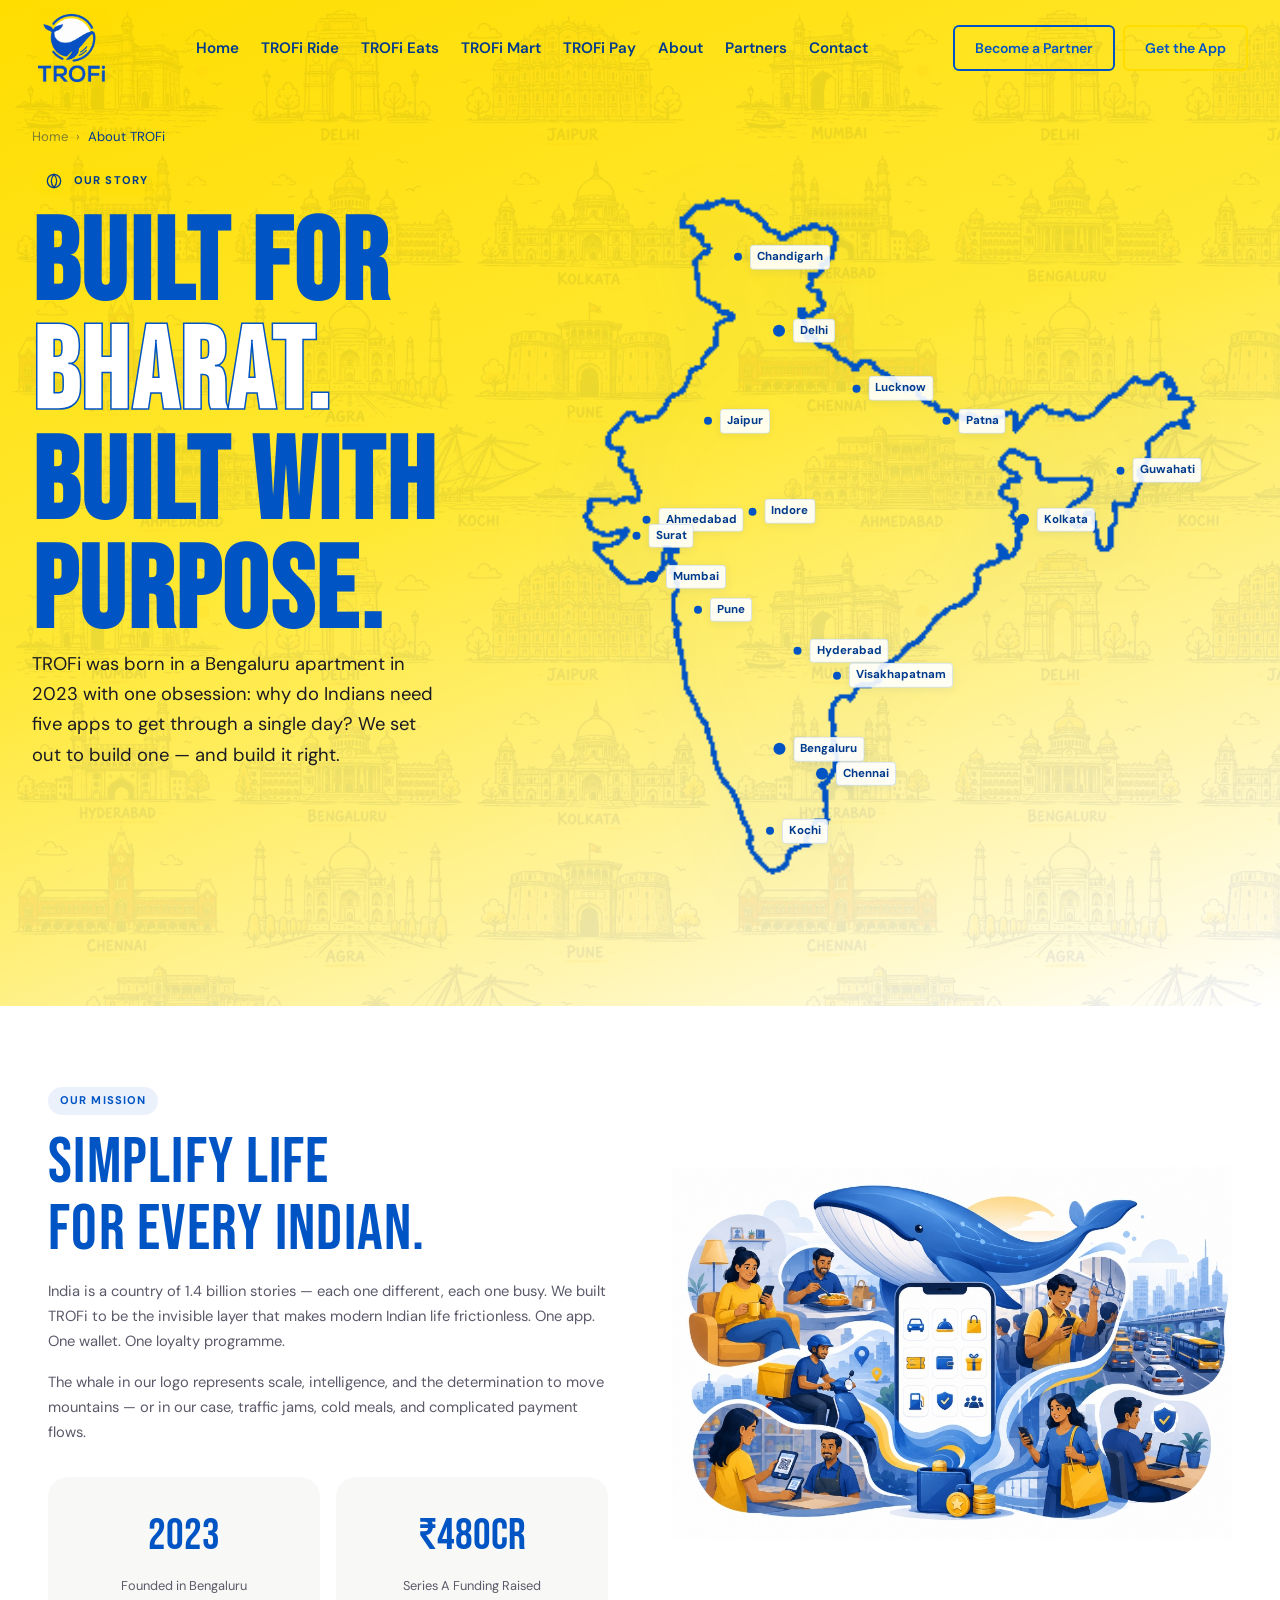
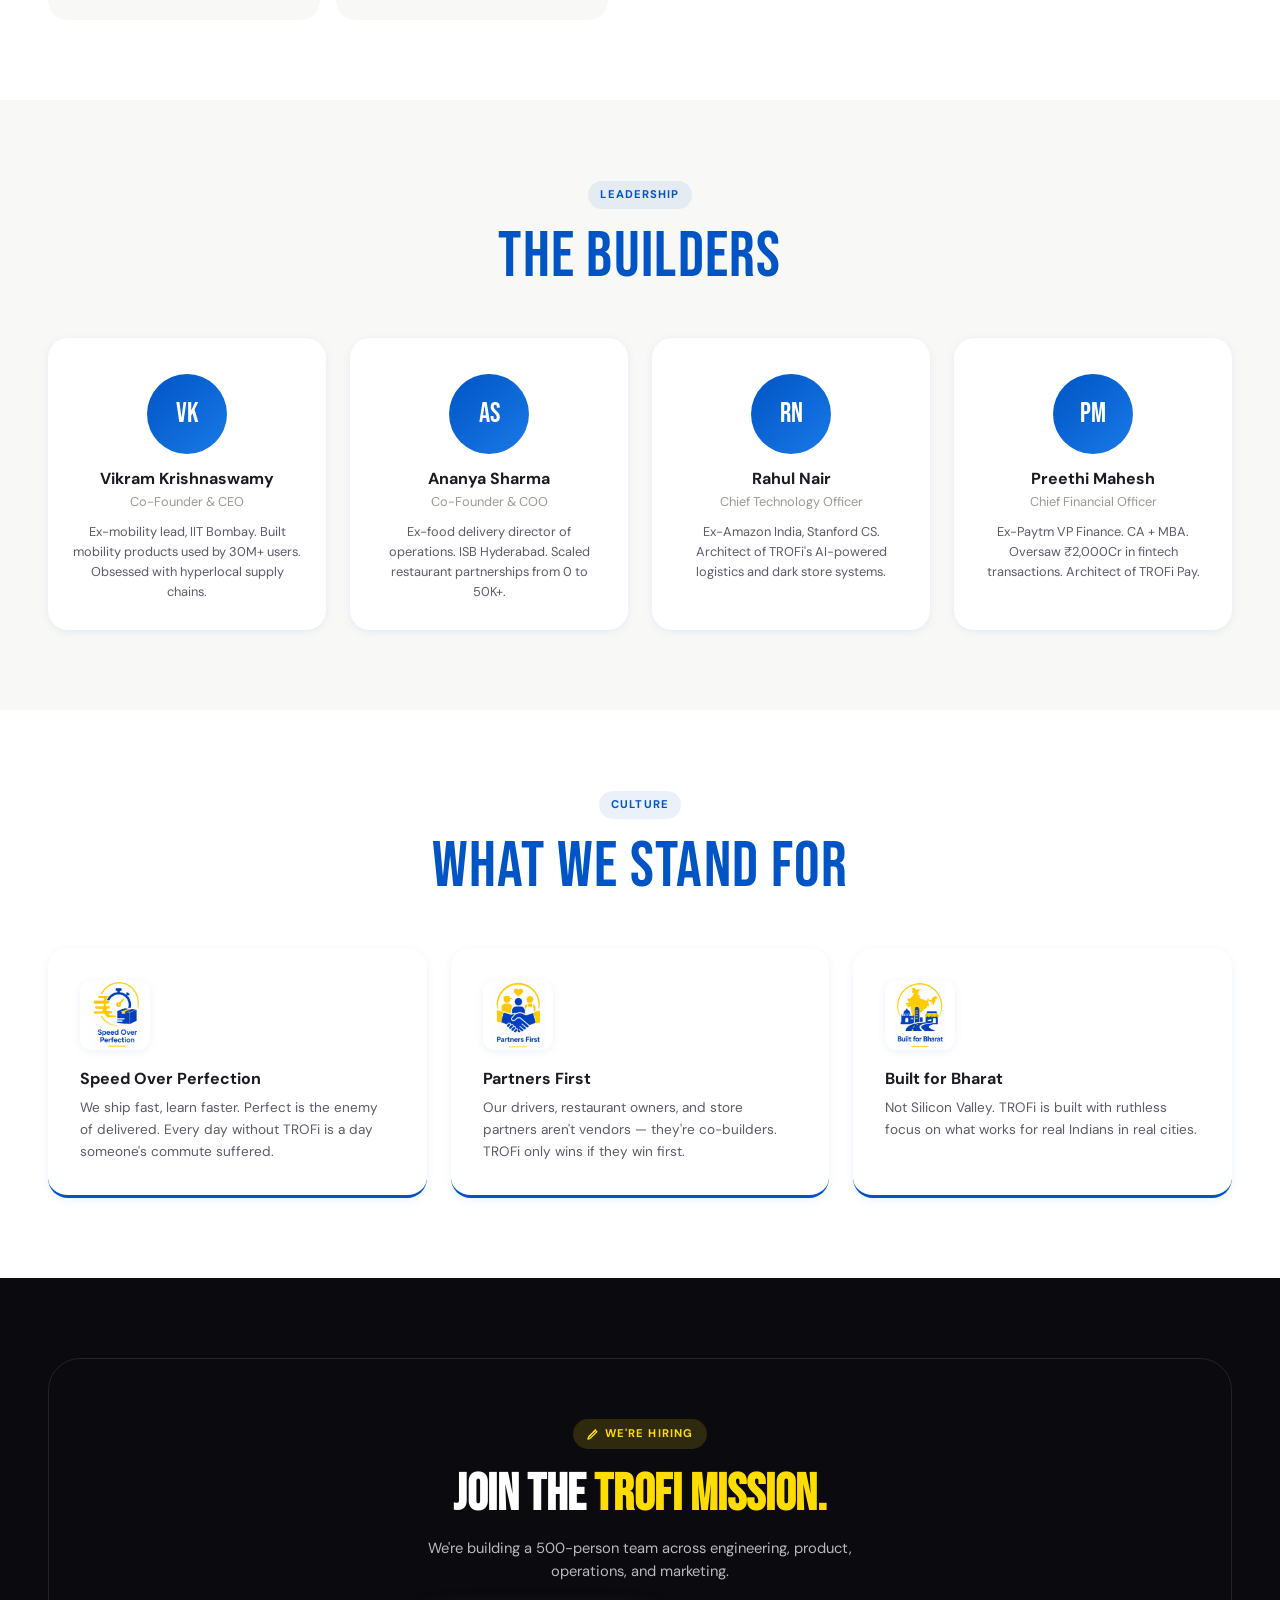
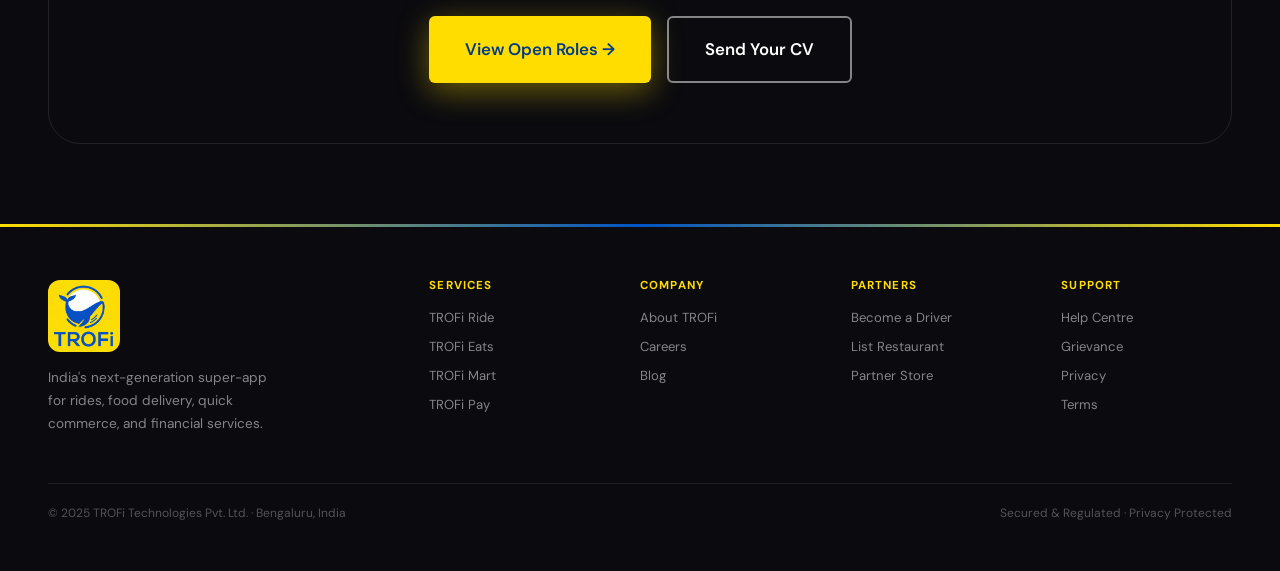
==== pages/about.html @ f0f8abb5 "Initial commit of TROFi website" ====
<!DOCTYPE html>
<html lang="en"><head>
<meta charset="UTF-8"/><meta name="viewport" content="width=device-width,initial-scale=1.0"/>
<title>About TROFi — Our Story, Mission & Team</title>
  <link rel="stylesheet" href="../css/main.css" />
  <link rel="icon" type="image/png" href="../assets/trofi-logo-transparent.png" />
<style>



/* COMMON SECTIONS */
.section{padding:80px 48px}
.off-section{background:var(--off-white);padding:80px 48px}
.section-tag{display:inline-flex;padding:5px 12px;background:rgba(0,84,196,0.08);border-radius:100px;color:var(--blue);font-size:0.7rem;font-weight:700;letter-spacing:0.1em;text-transform:uppercase;margin-bottom:14px}
.section-title{font-family:var(--font-display);font-size:clamp(36px,5vw,60px);letter-spacing:0.02em;margin-bottom:12px;line-height:1.05}
.section-sub{font-size:0.95rem;color:var(--text-light);max-width:480px;line-height:1.65;margin-bottom:40px}
.split{display:grid;grid-template-columns:1fr 1fr;gap:64px;align-items:center}
.split-img{border-radius:var(--radius-xl);overflow:hidden;box-shadow:var(--shadow-lg)}
.split-img img{width:100%;height:440px;object-fit:cover}

/* MOCKUP — clean no shadow */
.mockup-clean img{width:100%;height:auto;object-fit:contain;border-radius:44px;background:transparent;box-shadow:none;filter:none;display:block}

/* FEATURE CARDS */
.feat-grid{display:grid;grid-template-columns:1fr 1fr;gap:14px;margin-top:24px}
.feat-item{padding:18px;background:#fff;border-radius:var(--radius-md);box-shadow:var(--shadow-sm)}
.feat-item .icon{font-size:24px;margin-bottom:8px}
.feat-item strong{font-size:0.88rem;display:block;margin-bottom:4px}
.feat-item p{font-size:0.8rem;color:var(--text-light);line-height:1.5}

/* STATS ROW */
.stats-row{display:grid;grid-template-columns:repeat(4,1fr);gap:16px;max-width:960px;margin:0 auto}
.stat-card{background:#fff;border-radius:var(--radius-lg);padding:28px 20px;text-align:center;border-top:3px solid var(--yellow)}
.stat-num{font-family:var(--font-display);font-size:48px;line-height:1}
.stat-lbl{font-size:0.7rem;font-weight:600;color:var(--gray-3);text-transform:uppercase;letter-spacing:0.06em;margin-top:6px}

/* STEPS */
.step{display:flex;gap:18px;padding-bottom:28px;position:relative}
.step:not(:last-child)::before{content:'';position:absolute;left:19px;top:44px;bottom:0;width:2px;background:linear-gradient(to bottom,var(--blue),transparent);opacity:0.2}
.step-num{width:40px;height:40px;border-radius:50%;background:var(--blue);color:#fff;font-family:var(--font-display);font-size:20px;display:flex;align-items:center;justify-content:center;flex-shrink:0;box-shadow:0 4px 16px rgba(0,84,196,0.3)}
.step h4{font-size:0.95rem;font-weight:700;margin-bottom:5px}
.step p{font-size:0.85rem;color:var(--text-light);line-height:1.6}

/* CTA BAND */
.cta-band{border-radius:var(--radius-xl);padding:60px;text-align:center;position:relative;overflow:hidden}
.cta-band h2{font-family:var(--font-display);font-size:clamp(36px,4vw,56px);color:#fff;margin-bottom:14px}
.cta-band p{color:rgba(255,255,255,0.72);max-width:460px;margin:0 auto 32px;font-size:0.92rem}
.cta-actions{display:flex;gap:16px;justify-content:center;flex-wrap:wrap}

/* FOOTER */
.footer{background:#0A0A0F;padding:56px 48px 24px}
.footer-grid{display:grid;grid-template-columns:2fr 1fr 1fr 1fr 1fr;gap:40px;padding-bottom:48px;border-bottom:1px solid rgba(255,255,255,0.08)}
.footer-brand img{height:64px;margin-bottom:14px}
.footer-brand p{color:rgba(255,255,255,0.5);font-size:0.85rem;line-height:1.7;max-width:240px;margin-top:10px}
.footer-col h4{font-size:0.72rem;font-weight:700;letter-spacing:0.1em;text-transform:uppercase;color:var(--yellow);margin-bottom:14px}
.footer-col a{display:block;font-size:0.82rem;color:rgba(255,255,255,0.5);margin-bottom:8px}
.footer-bottom{padding-top:20px;display:flex;justify-content:space-between}
.footer-bottom p{font-size:0.75rem;color:rgba(255,255,255,0.3)}


.hero-p{font-size:1.15rem;color:var(--text);opacity:0.85;max-width:580px;line-height:1.65}
.hero-about-doodle {
  background-image: url('../assets/about_doodle_bg.png');
}
.hero-visual-about {
  display: flex;
  justify-content: center;
  align-items: center;
}
.india-map-floating {
  width: 740px;
  height: 820px;
  position: relative;
  max-width: 100%;
  animation: floatPhone 6s ease-in-out infinite;
}
.india-map-interactive {
  position: relative;
  width: 100%;
  height: 100%;
  display: flex;
  justify-content: center;
  align-items: center;
}
.india-map-base {
  width: 100%;
  height: 100%;
  object-fit: contain;
  filter: drop-shadow(0 12px 32px rgba(0,84,196,0.15));
}
.city-node {
  position: absolute;
  display: flex;
  align-items: center;
  gap: 8px;
  transform: translate(-50%, -50%);
  z-index: 10;
}
.city-name {
  font-family: var(--font-body);
  font-size: 0.72rem;
  font-weight: 700;
  color: var(--blue-dark);
  background: rgba(255, 255, 255, 0.9);
  padding: 2px 6px;
  border-radius: 4px;
  border: 1px solid rgba(0, 84, 196, 0.15);
  white-space: nowrap;
  box-shadow: var(--shadow-sm);
}
.pulse-dot-small {
  position: relative;
  width: 8px;
  height: 8px;
  display: inline-block;
}
.pulse-dot-small::before {
  content: '';
  position: absolute;
  inset: 0;
  border-radius: 50%;
  background: var(--blue);
  animation: pulse-ring 2s ease-out infinite;
}
.pulse-dot-small::after {
  content: '';
  position: absolute;
  inset: 1px;
  border-radius: 50%;
  background: var(--blue);
}
.value-icon-img {
  width: 70px;
  height: 70px;
  object-fit: cover;
  border-radius: var(--radius-md);
  margin-bottom: 20px;
  display: block;
  box-shadow: var(--shadow-sm);
}
.simplify-life-img-container {
  box-shadow: none !important;
  background: transparent !important;
  display: flex !important;
  align-items: center;
  justify-content: center;
}
.simplify-life-img-container img {
  width: 100%;
  height: auto;
  max-height: 480px;
  object-fit: contain !important;
}
@keyframes floatPhone {
  0% { transform: translateY(0) rotate(0deg); }
  50% { transform: translateY(-16px) rotate(0.5deg); }
  100% { transform: translateY(0) rotate(0deg); }
}
.team-grid{display:grid;grid-template-columns:repeat(4,1fr);gap:24px;margin-top:48px}
.team-card{text-align:center;background:#fff;border-radius:var(--radius-lg);padding:36px 24px 28px;box-shadow:var(--shadow-sm)}
.team-avatar{width:80px;height:80px;border-radius:50%;margin:0 auto 16px;display:flex;align-items:center;justify-content:center;font-family:var(--font-display);font-size:28px;color:#fff}
.team-card h4{font-size:1rem;font-weight:700;margin-bottom:4px}
.team-role{font-size:0.8rem;color:var(--gray-3);margin-bottom:10px}
.team-bio{font-size:0.8rem;color:var(--text-light);line-height:1.55}
.values-grid{display:grid;grid-template-columns:repeat(3,1fr);gap:24px;margin-top:48px}
.value-card{background:#fff;border-radius:var(--radius-lg);padding:32px;box-shadow:var(--shadow-sm);border-bottom:3px solid var(--blue)}
.value-icon{font-size:32px;margin-bottom:16px}
.value-card h3{font-size:1rem;font-weight:700;margin-bottom:10px}
.value-card p{font-size:0.85rem;color:var(--text-light);line-height:1.6}
.mission-nums{display:grid;grid-template-columns:1fr 1fr;gap:16px;margin-top:32px}
.mission-num{text-align:center;padding:24px;background:var(--off-white);border-radius:var(--radius-lg)}
.mission-num .n{font-family:var(--font-display);font-size:44px;color:var(--blue)}
.mission-num .l{font-size:0.8rem;color:var(--text-light);margin-top:4px}
</style>
<link rel="stylesheet" href="../css/responsive.css" />
</head><body>


<nav class="nav transparent" id="navbar">
  <div class="nav-inner">
    <a href="../index.html" class="nav-logo">
      <img src="../assets/trofi-logo-transparent.png" alt="TROFi" />
    </a>
    <ul class="nav-links">
      <li><a href="../index.html">Home</a></li>
      <li><a href="ride.html">TROFi Ride</a></li>
      <li><a href="eats.html">TROFi Eats</a></li>
      <li><a href="mart.html">TROFi Mart</a></li>
      <li><a href="pay.html">TROFi Pay</a></li>
      <li><a href="#" class="active">About</a></li>
      <li><a href="partners.html">Partners</a></li>
      <li><a href="contact.html">Contact</a></li>
    </ul>
    <div class="nav-cta">
      <a href="partners.html" class="btn btn-outline btn-sm">Become a Partner</a>
      <a href="../index.html#download" class="btn btn-outline-yellow btn-sm">Get the App</a>
    </div>
    <button class="hamburger" aria-label="Menu">
      <span></span><span></span><span></span>
    </button>
  </div>
</nav>

<!-- Mobile Menu -->
<div class="mobile-menu">
  <a href="../index.html">Home</a>
  <a href="ride.html">TROFi Ride</a>
  <a href="eats.html">TROFi Eats</a>
  <a href="mart.html">TROFi Mart</a>
  <a href="pay.html">TROFi Pay</a>
  <a href="about.html">About</a>
  <a href="partners.html">Partners</a>
  <a href="contact.html">Contact</a>
  <a href="../index.html#download" class="btn btn-primary btn-lg" style="margin-top:24px;">Get the App</a>
</div>

<!-- HERO -->
<section class="hero">
  <div class="hero-bg-doodle hero-about-doodle" aria-hidden="true"></div>
  <div class="hero-grid">
    <div>
      <nav class="breadcrumb fade-up"><a href="../index.html">Home</a> › <span style="color:var(--blue-dark)">About TROFi</span></nav>
      <div class="hero-tag fade-up"><svg width="16" height="16" viewBox="0 0 24 24" fill="none" stroke="currentColor" stroke-width="2" style="vertical-align: middle; margin-right: 6px;"><circle cx="12" cy="12" r="10"/><path d="M12 2a15.3 15.3 0 0 1 4 10 15.3 15.3 0 0 1-4 10 15.3 15.3 0 0 1-4-10 15.3 15.3 0 0 1 4-10z"/></svg>Our Story</div>
      <h1 class="display-hero fade-up delay-1">Built For<br/><span>Bharat.</span><br/>Built With<br/>Purpose.</h1>
      <p class="hero-p fade-up delay-2">TROFi was born in a Bengaluru apartment in 2023 with one obsession: why do Indians need five apps to get through a single day? We set out to build one — and build it right.</p>
    </div>
    <div class="hero-visual-about slide-right delay-2">
      <div class="india-map-floating">
        <div class="india-map-interactive">
          <img class="india-map-base" src="../assets/india-map-outline-clean.png" alt="India Map"/>
          
          <!-- Delhi -->
          <div class="city-node" style="top: 25%; left: 40%;">
            <div class="pulse-dot"></div>
            <span class="city-name">Delhi</span>
          </div>
          
          <!-- Chandigarh -->
          <div class="city-node" style="top: 16%; left: 37%;">
            <div class="pulse-dot-small"></div>
            <span class="city-name">Chandigarh</span>
          </div>
          
          <!-- Jaipur -->
          <div class="city-node" style="top: 36%; left: 31%;">
            <div class="pulse-dot-small"></div>
            <span class="city-name">Jaipur</span>
          </div>
          
          <!-- Ahmedabad -->
          <div class="city-node" style="top: 48%; left: 25%;">
            <div class="pulse-dot-small"></div>
            <span class="city-name">Ahmedabad</span>
          </div>
          
          <!-- Mumbai -->
          <div class="city-node" style="top: 55%; left: 24%;">
            <div class="pulse-dot"></div>
            <span class="city-name">Mumbai</span>
          </div>
          
          <!-- Pune -->
          <div class="city-node" style="top: 59%; left: 29%;">
            <div class="pulse-dot-small"></div>
            <span class="city-name">Pune</span>
          </div>
          
          <!-- Bengaluru -->
          <div class="city-node" style="top: 76%; left: 42%;">
            <div class="pulse-dot"></div>
            <span class="city-name">Bengaluru</span>
          </div>
          
          <!-- Kochi -->
          <div class="city-node" style="top: 86%; left: 39%;">
            <div class="pulse-dot-small"></div>
            <span class="city-name">Kochi</span>
          </div>
          
          <!-- Chennai -->
          <div class="city-node" style="top: 79%; left: 47%;">
            <div class="pulse-dot"></div>
            <span class="city-name">Chennai</span>
          </div>
          
          <!-- Hyderabad -->
          <div class="city-node" style="top: 64%; left: 45%;">
            <div class="pulse-dot-small"></div>
            <span class="city-name">Hyderabad</span>
          </div>
          
          <!-- Lucknow -->
          <div class="city-node" style="top: 32%; left: 52%;">
            <div class="pulse-dot-small"></div>
            <span class="city-name">Lucknow</span>
          </div>
          
          <!-- Kolkata -->
          <div class="city-node" style="top: 48%; left: 74%;">
            <div class="pulse-dot"></div>
            <span class="city-name">Kolkata</span>
          </div>

          <!-- Guwahati -->
          <div class="city-node" style="top: 42%; left: 88%;">
            <div class="pulse-dot-small"></div>
            <span class="city-name">Guwahati</span>
          </div>

          <!-- Surat -->
          <div class="city-node" style="top: 50%; left: 21%;">
            <div class="pulse-dot-small"></div>
            <span class="city-name">Surat</span>
          </div>

          <!-- Indore -->
          <div class="city-node" style="top: 47%; left: 37%;">
            <div class="pulse-dot-small"></div>
            <span class="city-name">Indore</span>
          </div>

          <!-- Patna -->
          <div class="city-node" style="top: 36%; left: 63%;">
            <div class="pulse-dot-small"></div>
            <span class="city-name">Patna</span>
          </div>

          <!-- Visakhapatnam -->
          <div class="city-node" style="top: 67%; left: 52%;">
            <div class="pulse-dot-small"></div>
            <span class="city-name">Visakhapatnam</span>
          </div>
        </div>
      </div>
    </div>
  </div>
</section>

<div class="section">
  <div class="split">
    <div>
      <div class="section-tag">Our Mission</div>
      <div class="section-title">Simplify Life<br/>for <span style="color:var(--blue)">Every Indian.</span></div>
      <p style="color:var(--text-light);font-size:0.92rem;line-height:1.7;margin:16px 0">India is a country of 1.4 billion stories — each one different, each one busy. We built TROFi to be the invisible layer that makes modern Indian life frictionless. One app. One wallet. One loyalty programme.</p>
      <p style="color:var(--text-light);font-size:0.92rem;line-height:1.7">The whale in our logo represents scale, intelligence, and the determination to move mountains — or in our case, traffic jams, cold meals, and complicated payment flows.</p>
      <div class="mission-nums">
        <div class="mission-num"><div class="n">2023</div><div class="l">Founded in Bengaluru</div></div>
        <div class="mission-num"><div class="n">₹480Cr</div><div class="l">Series A Funding Raised</div></div>
      </div>
    </div>
    <div class="simplify-life-img-container">
      <img src="../assets/simplify-life.jpg" alt="Simplify Life for Every Indian"/>
    </div>
  </div>
</div>

<div class="off-section">
  <div style="text-align:center">
    <div class="section-tag" style="margin:0 auto 14px">Leadership</div>
    <div class="section-title">The <span style="color:var(--blue)">Builders</span></div>
  </div>
  <div class="team-grid">
    <div class="team-card">
      <div class="team-avatar" style="background:linear-gradient(135deg,var(--blue),#1A7AE8)">VK</div>
      <h4>Vikram Krishnaswamy</h4><div class="team-role">Co-Founder & CEO</div>
      <p class="team-bio">Ex-mobility lead, IIT Bombay. Built mobility products used by 30M+ users. Obsessed with hyperlocal supply chains.</p>
    </div>
    <div class="team-card">
      <div class="team-avatar" style="background:linear-gradient(135deg,var(--blue),#1A7AE8)">AS</div>
      <h4>Ananya Sharma</h4><div class="team-role">Co-Founder & COO</div>
      <p class="team-bio">Ex-food delivery director of operations. ISB Hyderabad. Scaled restaurant partnerships from 0 to 50K+.</p>
    </div>
    <div class="team-card">
      <div class="team-avatar" style="background:linear-gradient(135deg,var(--blue),#1A7AE8)">RN</div>
      <h4>Rahul Nair</h4><div class="team-role">Chief Technology Officer</div>
      <p class="team-bio">Ex-Amazon India, Stanford CS. Architect of TROFi's AI-powered logistics and dark store systems.</p>
    </div>
    <div class="team-card">
      <div class="team-avatar" style="background:linear-gradient(135deg,var(--blue),#1A7AE8);color:#fff">PM</div>
      <h4>Preethi Mahesh</h4><div class="team-role">Chief Financial Officer</div>
      <p class="team-bio">Ex-Paytm VP Finance. CA + MBA. Oversaw ₹2,000Cr in fintech transactions. Architect of TROFi Pay.</p>
    </div>
  </div>
</div>

<div class="section">
  <div style="text-align:center">
    <div class="section-tag" style="margin:0 auto 14px">Culture</div>
    <div class="section-title">What We <span style="color:var(--blue)">Stand For</span></div>
  </div>
  <div class="values-grid">
    <div class="value-card">
      <img class="value-icon-img" src="../assets/about-value-speed.png" alt="Speed Over Perfection" style="object-fit:contain; background:transparent;"/>
      <h3>Speed Over Perfection</h3>
      <p>We ship fast, learn faster. Perfect is the enemy of delivered. Every day without TROFi is a day someone's commute suffered.</p>
    </div>
    <div class="value-card">
      <img class="value-icon-img" src="../assets/about-value-partners.png" alt="Partners First" style="object-fit:contain; background:transparent;"/>
      <h3>Partners First</h3>
      <p>Our drivers, restaurant owners, and store partners aren't vendors — they're co-builders. TROFi only wins if they win first.</p>
    </div>
    <div class="value-card">
      <img class="value-icon-img" src="../assets/about-value-bharat.png" alt="Built for Bharat" style="object-fit:contain; background:transparent;"/>
      <h3>Built for Bharat</h3>
      <p>Not Silicon Valley. TROFi is built with ruthless focus on what works for real Indians in real cities.</p>
    </div>
  </div>
</div>

<div class="section" style="background:var(--dark)" id="careers">
  <div class="cta-band" style="background:transparent;border:1px solid rgba(255,255,255,0.1)">
    <div style="display:inline-flex;align-items:center;padding:6px 14px;background:rgba(255,221,0,0.15);border-radius:100px;color:var(--yellow);font-size:0.7rem;font-weight:700;letter-spacing:0.1em;text-transform:uppercase;margin-bottom:18px"><svg width="12" height="12" viewBox="0 0 24 24" fill="none" stroke="currentColor" stroke-width="2.5" style="vertical-align: middle; margin-right: 6px;"><path d="M4.5 16.5c-1.5 1.5-2.5 3.5-2.5 5.5C4 22 6 21 7.5 19.5l12-12L16.5 4.5l-12 12z"/><path d="M12 9l6-6M9 12l-6 6M19 5l.01-.01"/></svg>We're Hiring</div>
    <h2>Join the <span style="color:var(--yellow)">TROFi Mission.</span></h2>
    <p>We're building a 500-person team across engineering, product, operations, and marketing.</p>
    <div class="cta-actions">
      <a href="#" class="btn btn-primary btn-lg">View Open Roles →</a>
      <a href="#" class="btn btn-outline-white btn-lg">Send Your CV</a>
    </div>
  </div>
</div>


<footer class="footer">
  <div class="footer-grid">
    <div class="footer-brand">
      <img src="../assets/TROFi Logo enhanced.png" alt="TROFi"/>
      <p>India's next-generation super-app for rides, food delivery, quick commerce, and financial services.</p>
    </div>
    <div class="footer-col"><h4>Services</h4><a href="ride.html">TROFi Ride</a><a href="eats.html">TROFi Eats</a><a href="mart.html">TROFi Mart</a><a href="pay.html">TROFi Pay</a></div>
    <div class="footer-col"><h4>Company</h4><a href="about.html">About TROFi</a><a href="about.html#careers">Careers</a><a href="article-superapp.html">Blog</a></div>
    <div class="footer-col"><h4>Partners</h4><a href="partners.html#driver">Become a Driver</a><a href="partners.html#restaurant">List Restaurant</a><a href="partners.html#store">Partner Store</a></div>
    <div class="footer-col"><h4>Support</h4><a href="contact.html">Help Centre</a><a href="contact.html#grievance">Grievance</a><a href="#">Privacy</a><a href="#">Terms</a></div>
  </div>
  <div class="footer-bottom">
  <p>© 2025 TROFi Technologies Pvt. Ltd. · Bengaluru, India</p>
  <p>Secured & Regulated · Privacy Protected</p>
</div>
</footer>

<script src="../js/main.js"></script>
</body></html>
---- css/main.css ----
/* ============================================
   TROFI — MAIN DESIGN SYSTEM
   ============================================ */

@import url('https://fonts.googleapis.com/css2?family=Bebas+Neue&family=DM+Sans:ital,opsz,wght@0,9..40,300;0,9..40,400;0,9..40,500;0,9..40,600;0,9..40,700;1,9..40,400&family=JetBrains+Mono:wght@400;600&display=swap');

/* ── CSS Variables ── */
:root {
  --yellow: #FFDD00;
  --yellow-light: #FFF3A0;
  --yellow-dark: #E6C800;
  --blue: #0054C4;
  --blue-dark: #003A8C;
  --blue-deeper: #001F5B;
  --white: #FFFFFF;
  --off-white: #F8F8F6;
  --dark: #0A0A0F;
  --dark-2: #111118;
  --gray-1: #F0F0EE;
  --gray-2: #D8D8D4;
  --gray-3: #9A9A94;
  --gray-4: #5A5A54;
  --text: #1A1A22;
  --text-light: #5A5A6A;

  --font-display: 'Bebas Neue', sans-serif;
  --font-body: 'DM Sans', sans-serif;
  --font-mono: 'JetBrains Mono', monospace;

  --radius-sm: 6px;
  --radius-md: 12px;
  --radius-lg: 20px;
  --radius-xl: 32px;

  --shadow-sm: 0 2px 8px rgba(0,84,196,0.08);
  --shadow-md: 0 8px 32px rgba(0,84,196,0.12);
  --shadow-lg: 0 24px 64px rgba(0,84,196,0.16);
  --shadow-yellow: 0 8px 32px rgba(255,221,0,0.4);

  --transition: 0.3s cubic-bezier(0.4, 0, 0.2, 1);
  --transition-slow: 0.6s cubic-bezier(0.4, 0, 0.2, 1);

  --nav-height: 96px;
  --section-pad: 100px;
}

/* ── Reset & Base ── */
*, *::before, *::after { box-sizing: border-box; margin: 0; padding: 0; }

html { scroll-behavior: smooth; font-size: 16px; }

body {
  font-family: var(--font-body);
  color: var(--text);
  background: var(--white);
  line-height: 1.6;
  overflow-x: hidden;
  -webkit-font-smoothing: antialiased;
}

img { max-width: 100%; height: auto; display: block; }
a { text-decoration: none; color: inherit; }
ul { list-style: none; }
button { cursor: pointer; border: none; background: none; font-family: var(--font-body); }

/* ── Typography ── */
h1, h2, h3, h4 { line-height: 1.1; }

.display-hero {
  font-family: var(--font-display);
  font-size: clamp(72px, 9vw, 130px);
  line-height: 0.95;
  letter-spacing: 0.02em;
  color: var(--blue);
}

.hero h1 span:not(.hero-line) {
  color: var(--white) !important;
  -webkit-text-stroke: 1.5px var(--blue) !important;
}

.display-section {
  font-family: var(--font-display);
  font-size: clamp(44px, 5vw, 72px);
  letter-spacing: 0.02em;
}

.display-card {
  font-family: var(--font-display);
  font-size: clamp(28px, 3vw, 42px);
  letter-spacing: 0.02em;
}

.body-lg { font-size: 1.125rem; line-height: 1.7; }
.body-md { font-size: 1rem; line-height: 1.65; }
.body-sm { font-size: 0.875rem; line-height: 1.6; }
.mono { font-family: var(--font-mono); }
.label { font-size: 0.75rem; font-weight: 600; letter-spacing: 0.12em; text-transform: uppercase; }

/* ── Layout ── */
.container {
  width: 100%;
  max-width: 1280px;
  margin: 0 auto;
  padding: 0 40px;
}

.container-wide {
  width: 100%;
  max-width: 1440px;
  margin: 0 auto;
  padding: 0 40px;
}

.section { padding: var(--section-pad) 0; }
.section-sm { padding: 60px 0; }

/* ── Navigation ── */
.nav {
  position: fixed;
  top: 0; left: 0; right: 0;
  height: var(--nav-height);
  z-index: 1000;
  transition: var(--transition);
}

.nav-inner {
  height: 100%;
  display: flex;
  flex-wrap: nowrap !important;
  align-items: center;
  justify-content: space-between;
  padding: 0 32px;
  max-width: 1440px;
  margin: 0 auto;
  gap: 16px;
}

.nav-logo {
  display: flex;
  align-items: center;
  gap: 10px;
  z-index: 1001;
  flex-shrink: 0;
}

.nav-logo img {
  height: 80px;
  width: auto;
  object-fit: contain;
  background: rgba(255, 221, 0, 0.2); /* Soft yellow background to blend with yellow hero */
  border-radius: 12px;
  padding: 4px;
  transition: var(--transition);
}

.nav.scrolled .nav-logo img {
  background: var(--yellow); /* Full brand yellow background on scrolled white navbar */
  box-shadow: var(--shadow-sm);
}

.nav-logo-text {
  font-family: var(--font-display);
  font-size: 28px;
  color: var(--blue);
  letter-spacing: 0.05em;
}

.nav-links {
  display: flex;
  flex-wrap: nowrap !important;
  align-items: center;
  gap: 2px;
  flex-shrink: 1;
  white-space: nowrap;
}

.nav-links a {
  font-size: 0.95rem;
  font-weight: 600;
  padding: 7px 10px;
  border-radius: var(--radius-sm);
  color: var(--blue-dark) !important;
  transition: var(--transition);
  white-space: nowrap;
}

.nav-links a:hover { color: var(--blue); background: rgba(0,84,196,0.06); }
.nav-links a.active { color: var(--blue); font-weight: 600; }

.nav-cta {
  display: flex;
  align-items: center;
  gap: 8px;
  flex-shrink: 0;
}

.nav.scrolled {
  background: rgba(255,255,255,0.95);
  backdrop-filter: blur(20px);
  -webkit-backdrop-filter: blur(20px);
  border-bottom: 1px solid rgba(0,84,196,0.08);
  box-shadow: var(--shadow-sm);
}

.nav.transparent { background: transparent; }

/* Inner pages have light/white hero backgrounds — keep logo normal */
.nav.transparent .nav-logo img {
  mix-blend-mode: normal;
}

/* ── Buttons ── */
.btn {
  display: inline-flex;
  align-items: center;
  gap: 8px;
  padding: 14px 28px;
  border-radius: var(--radius-sm);
  font-size: 0.95rem;
  font-weight: 600;
  transition: var(--transition);
  white-space: nowrap;
}

.btn-primary {
  background: var(--yellow);
  color: var(--blue-dark);
  box-shadow: var(--shadow-yellow);
}
.btn-primary:hover {
  background: var(--yellow-dark);
  transform: translateY(-2px);
  box-shadow: 0 12px 40px rgba(255,221,0,0.5);
}

.btn-secondary {
  background: var(--blue);
  color: var(--white);
  box-shadow: var(--shadow-md);
}
.btn-secondary:hover {
  background: var(--blue-dark);
  transform: translateY(-2px);
  box-shadow: var(--shadow-lg);
}

.btn-outline {
  background: transparent;
  color: var(--blue);
  border: 2px solid var(--blue);
}
.btn-outline:hover {
  background: var(--blue);
  color: var(--white);
  transform: translateY(-2px);
}

.btn-outline-yellow {
  background: transparent;
  color: var(--blue);
  border: 2px solid var(--yellow);
}
.btn-outline-yellow:hover {
  background: var(--yellow);
  color: var(--blue-dark);
  transform: translateY(-2px);
}

.btn-outline-white {
  background: transparent;
  color: var(--white);
  border: 2px solid rgba(255,255,255,0.5);
}
.btn-outline-white:hover {
  background: rgba(255,255,255,0.1);
  border-color: var(--white);
}

.btn-sm { padding: 10px 20px; font-size: 0.875rem; }
.btn-lg { padding: 18px 36px; font-size: 1.05rem; }

/* ── Hero Gradient ── */
.hero-gradient {
  background: linear-gradient(160deg, var(--yellow) 0%, #FFE833 25%, #FFF5B0 55%, var(--white) 75%);
}

.hero-gradient-blue {
  background: linear-gradient(160deg, var(--yellow) 0%, #FFE044 20%, var(--blue) 60%, var(--blue-dark) 100%);
}

.hero-bg-grid {
  position: absolute;
  inset: 0;
  background-image:
    linear-gradient(rgba(0,84,196,0.06) 1px, transparent 1px),
    linear-gradient(90deg, rgba(0,84,196,0.06) 1px, transparent 1px);
  background-size: 48px 48px;
  transform: rotate(8deg) scale(1.3);
  transform-origin: center top;
  pointer-events: none;
}

.hero-bg-doodle {
  position: absolute;
  inset: 0;
  background-size: 640px;
  background-repeat: repeat;
  mix-blend-mode: multiply;
  opacity: 0.06;
  pointer-events: none;
}

/* Breadcrumb Navigation */
.breadcrumb {
  display: flex;
  align-items: center;
  gap: 8px;
  font-size: 0.82rem;
  color: rgba(0,30,80,0.5);
  margin-bottom: 20px;
}
.breadcrumb a {
  color: rgba(0,30,80,0.5);
  transition: var(--transition);
}
.breadcrumb a:hover {
  color: var(--blue);
}

/* Hero Tag Pill */
.hero-tag {
  display: inline-flex;
  align-items: center;
  gap: 6px;
  padding: 5px 14px;
  background: rgba(255,221,0,0.3);
  border-radius: 100px;
  color: var(--blue-dark);
  font-size: 0.7rem;
  font-weight: 700;
  letter-spacing: 0.1em;
  text-transform: uppercase;
  margin-bottom: 16px;
}

.hero-eats-doodle {
  background-image: url('../assets/eats_doodle_bg.png');
  opacity: 0.08;
}

.hero-rides-doodle {
  background-image: url('../assets/rides_doodle_bg.png');
}

.hero-mart-doodle {
  background-image: url('../assets/mart_doodle_bg.png');
  opacity: 0.08;
}

.hero-pay-doodle {
  background-image: url('../assets/pay_doodle_bg.png');
  opacity: 0.08;
}

/* ── Section Labels ── */
.section-label {
  display: inline-flex;
  align-items: center;
  gap: 8px;
  padding: 6px 14px;
  background: rgba(0,84,196,0.08);
  border-radius: 100px;
  color: var(--blue);
  font-size: 0.75rem;
  font-weight: 700;
  letter-spacing: 0.1em;
  text-transform: uppercase;
  margin-bottom: 20px;
}

.section-label-yellow {
  background: rgba(255,221,0,0.2);
  color: var(--blue-dark);
}

/* ── Cards ── */
.card {
  background: var(--white);
  border-radius: var(--radius-lg);
  overflow: hidden;
  transition: var(--transition);
  box-shadow: var(--shadow-sm);
}

.card:hover {
  transform: translateY(-6px);
  box-shadow: var(--shadow-lg);
}

/* ── Service Cards ── */
.service-card {
  position: relative;
  border-radius: var(--radius-lg);
  overflow: hidden;
  background: var(--white);
  box-shadow: var(--shadow-md);
  transition: var(--transition);
  border-top: 4px solid transparent;
}

.service-card:hover { transform: translateY(-8px); box-shadow: var(--shadow-lg); }
.service-card.ride { border-top-color: var(--yellow); }
.service-card.eats { border-top-color: var(--yellow); }
.service-card.mart { border-top-color: var(--blue); }
.service-card.pay { border-top-color: var(--blue); }

.service-card-img {
  width: 100%;
  height: 220px;
  object-fit: cover;
}

.service-card-body { padding: 28px; }

/* ── Stats ── */
.stat-number {
  font-family: var(--font-display);
  font-size: clamp(40px, 5vw, 64px);
  color: var(--blue);
  line-height: 1;
}

.stat-number.yellow { color: var(--yellow-dark); }

/* ── Marquee ── */
.marquee-wrapper {
  overflow: hidden;
  width: 100%;
  padding: 20px 0;
}

.marquee-track {
  display: flex;
  gap: 40px;
  animation: marquee 25s linear infinite;
  width: max-content;
}

.marquee-track:hover { animation-play-state: paused; }

.marquee-item {
  display: flex;
  align-items: center;
  gap: 10px;
  white-space: nowrap;
  font-size: 0.9rem;
  font-weight: 600;
  color: var(--gray-4);
}

.marquee-item .dot {
  width: 6px; height: 6px;
  border-radius: 50%;
  background: var(--yellow);
}

@keyframes marquee {
  from { transform: translateX(0); }
  to { transform: translateX(-50%); }
}

/* ── Diagonal Cut ── */
.diagonal-top {
  clip-path: polygon(0 40px, 100% 0, 100% 100%, 0 100%);
  margin-top: -40px;
  padding-top: calc(var(--section-pad) + 40px);
}

.diagonal-bottom {
  clip-path: polygon(0 0, 100% 0, 100% calc(100% - 40px), 0 100%);
  padding-bottom: calc(var(--section-pad) + 40px);
}

/* ── Testimonials ── */
.testimonial-card {
  background: var(--white);
  border-radius: var(--radius-lg);
  padding: 32px;
  box-shadow: var(--shadow-md);
  transition: var(--transition);
  position: relative;
}

.testimonial-card::before {
  content: '"';
  font-family: var(--font-display);
  font-size: 80px;
  color: var(--yellow);
  position: absolute;
  top: 16px; left: 24px;
  line-height: 1;
  opacity: 0.6;
}

.testimonial-card:hover { transform: translateY(-4px); box-shadow: var(--shadow-lg); }

.stars { color: #FFB800; font-size: 1rem; letter-spacing: 2px; }

.testimonial-author {
  display: flex;
  align-items: center;
  gap: 12px;
  margin-top: 20px;
}

.author-avatar {
  width: 44px; height: 44px;
  border-radius: 50%;
  background: linear-gradient(135deg, var(--blue), var(--yellow));
  display: flex;
  align-items: center;
  justify-content: center;
  font-family: var(--font-display);
  font-size: 18px;
  color: var(--white);
  flex-shrink: 0;
}

/* ── Blog Cards ── */
.blog-card {
  background: var(--white);
  border-radius: var(--radius-lg);
  overflow: hidden;
  box-shadow: var(--shadow-sm);
  transition: var(--transition);
}

.blog-card:hover { transform: translateY(-6px); box-shadow: var(--shadow-lg); }

.blog-card-img {
  width: 100%;
  height: 200px;
  object-fit: cover;
}

.blog-card-body { padding: 28px; }

.blog-tag {
  display: inline-block;
  padding: 4px 10px;
  background: rgba(0,84,196,0.08);
  color: var(--blue);
  border-radius: 4px;
  font-size: 0.72rem;
  font-weight: 700;
  letter-spacing: 0.08em;
  text-transform: uppercase;
  margin-bottom: 12px;
}

/* ── Footer ── */
.footer {
  background: var(--dark);
  color: var(--white);
  padding: 80px 0 0;
  position: relative;
}

.footer::before {
  content: '';
  position: absolute;
  top: 0; left: 0; right: 0;
  height: 3px;
  background: linear-gradient(90deg, var(--yellow), var(--blue), var(--yellow));
}

.footer-grid {
  display: grid;
  grid-template-columns: 2fr 1fr 1fr 1fr 1fr;
  gap: 48px;
  padding-bottom: 60px;
  border-bottom: 1px solid rgba(255,255,255,0.08);
}

.footer-brand img {
  width: 72px !important;
  height: 72px !important;
  object-fit: cover !important;
  border-radius: 12px !important;
}

.footer-brand p {
  color: rgba(255,255,255,0.55);
  font-size: 0.9rem;
  line-height: 1.7;
  margin-top: 16px;
  max-width: 280px;
}

.footer-col h4 {
  font-size: 0.8rem;
  font-weight: 700;
  letter-spacing: 0.1em;
  text-transform: uppercase;
  color: var(--yellow);
  margin-bottom: 20px;
}

.footer-col a {
  display: block;
  font-size: 0.9rem;
  color: rgba(255,255,255,0.55);
  margin-bottom: 10px;
  transition: var(--transition);
}
.footer-col a:hover { color: var(--white); padding-left: 4px; }

.footer-bottom {
  padding: 24px 0;
  display: flex;
  align-items: center;
  justify-content: space-between;
  flex-wrap: wrap;
  gap: 16px;
}

.footer-bottom p {
  font-size: 0.82rem;
  color: rgba(255,255,255,0.35);
}

.social-links { display: flex; gap: 12px; }

.social-btn {
  width: 38px; height: 38px;
  border-radius: var(--radius-sm);
  background: rgba(255,255,255,0.06);
  display: flex;
  align-items: center;
  justify-content: center;
  color: rgba(255,255,255,0.55);
  font-size: 0.95rem;
  transition: var(--transition);
}
.social-btn:hover { background: var(--blue); color: var(--white); }

/* ── Mobile Nav ── */
.hamburger {
  display: none;
  flex-direction: column;
  gap: 5px;
  padding: 8px;
  cursor: pointer;
  z-index: 1001;
}
.hamburger span {
  display: block;
  width: 24px; height: 2px;
  background: var(--dark);
  border-radius: 2px;
  transition: var(--transition);
}

.mobile-menu {
  position: fixed;
  inset: 0;
  background: rgba(0, 58, 140, 0.98);
  backdrop-filter: blur(15px);
  -webkit-backdrop-filter: blur(15px);
  z-index: 999;
  display: none; /* Hidden on desktop screens */
  flex-direction: column;
  align-items: center;
  justify-content: flex-start;
  padding: 100px 24px 40px;
  gap: 4px;
  overflow-y: auto;
  transform: translateY(-100%);
  visibility: hidden;
  pointer-events: none;
  transition: transform 0.4s cubic-bezier(0.4, 0, 0.2, 1), visibility 0.4s;
}

.mobile-menu.open {
  transform: translateY(0);
  visibility: visible;
  pointer-events: auto;
}

.mobile-menu a {
  font-family: var(--font-body);
  font-size: 22px;
  font-weight: 600;
  color: var(--white);
  letter-spacing: normal;
  padding: 10px 40px;
  border-radius: var(--radius-sm);
  transition: var(--transition);
  display: inline-block;
}
.mobile-menu a:hover { color: var(--yellow); }
.mobile-menu .btn { margin-top: 16px; }

/* ── Menu Open Nav Overrides ── */
.nav.menu-open {
  background: transparent !important;
  border-bottom: none !important;
  box-shadow: none !important;
  backdrop-filter: none !important;
  -webkit-backdrop-filter: none !important;
}

.nav.menu-open .hamburger span {
  background: var(--white) !important;
}

/* ── Active Link Breathing Animation ── */
@keyframes breathe {
  0% {
    transform: scale(1);
    opacity: 1;
    text-shadow: 0 0 4px rgba(0, 84, 196, 0);
  }
  50% {
    transform: scale(1.05);
    opacity: 0.85;
    text-shadow: 0 0 8px currentColor;
  }
  100% {
    transform: scale(1);
    opacity: 1;
    text-shadow: 0 0 4px rgba(0, 84, 196, 0);
  }
}

.nav-links a.active {
  display: inline-block;
  animation: breathe 3s ease-in-out infinite;
}

.mobile-menu a.active {
  display: inline-block;
  animation: breathe 3s ease-in-out infinite;
  color: var(--yellow) !important;
}

/* ── Animations ── */
.fade-up {
  opacity: 0;
  transform: translateY(40px);
  transition: opacity 0.7s ease, transform 0.7s ease;
}
.fade-up.visible { opacity: 1; transform: translateY(0); }

.fade-in {
  opacity: 0;
  transition: opacity 0.7s ease;
}
.fade-in.visible { opacity: 1; }

.slide-left {
  opacity: 0;
  transform: translateX(-40px);
  transition: opacity 0.7s ease, transform 0.7s ease;
}
.slide-left.visible { opacity: 1; transform: translateX(0); }

.slide-right {
  opacity: 0;
  transform: translateX(40px);
  transition: opacity 0.7s ease, transform 0.7s ease;
}
.slide-right.visible { opacity: 1; transform: translateX(0); }

.delay-1 { transition-delay: 0.1s; }
.delay-2 { transition-delay: 0.2s; }
.delay-3 { transition-delay: 0.3s; }
.delay-4 { transition-delay: 0.4s; }
.delay-5 { transition-delay: 0.5s; }

/* ── Pulse dot ── */
@keyframes pulse-ring {
  0% { transform: scale(0.8); opacity: 1; }
  100% { transform: scale(2.2); opacity: 0; }
}
.pulse-dot {
  position: relative;
  width: 12px; height: 12px;
  display: inline-block;
}
.pulse-dot::before {
  content: '';
  position: absolute;
  inset: 0;
  border-radius: 50%;
  background: var(--blue);
  animation: pulse-ring 1.8s ease-out infinite;
}
.pulse-dot::after {
  content: '';
  position: absolute;
  inset: 2px;
  border-radius: 50%;
  background: var(--blue);
}

/* ── App Store Buttons ── */
.app-btn {
  display: inline-flex;
  align-items: center;
  gap: 12px;
  padding: 14px 24px;
  border-radius: var(--radius-md);
  background: var(--white);
  color: var(--blue-dark);
  border: 1px solid rgba(0,84,196,0.15);
  transition: var(--transition);
}
.app-btn:hover { background: var(--yellow); border-color: var(--yellow); color: var(--blue-dark); transform: translateY(-2px); }
.app-btn-icon { font-size: 28px; line-height: 1; }
.app-btn-text small { display: block; font-size: 0.7rem; opacity: 0.65; }
.app-btn-text strong { font-size: 1rem; }

/* ── Feature Pill ── */
.feature-pill {
  display: inline-flex;
  align-items: center;
  gap: 8px;
  padding: 10px 18px;
  background: var(--off-white);
  border-radius: 100px;
  font-size: 0.875rem;
  font-weight: 500;
  color: var(--text);
  border: 1px solid var(--gray-2);
  transition: var(--transition);
}
.feature-pill:hover { background: var(--blue); color: var(--white); border-color: var(--blue); }
.feature-pill .icon { font-size: 1rem; }

/* ── Switch & Save Banner ── */
.switch-banner {
  background: linear-gradient(135deg, var(--blue) 0%, var(--blue-dark) 100%);
  border-radius: var(--radius-xl);
  padding: 48px 56px;
  color: var(--white);
  position: relative;
  overflow: hidden;
}
.switch-banner::before {
  content: '';
  position: absolute;
  top: -40px; right: -40px;
  width: 200px; height: 200px;
  border-radius: 50%;
  background: rgba(255,221,0,0.1);
}

/* ── Comparison Table ── */
.compare-table {
  width: 100%;
  border-collapse: collapse;
  border-radius: var(--radius-lg);
  overflow: hidden;
  box-shadow: var(--shadow-md);
}
.compare-table th {
  padding: 16px 20px;
  text-align: center;
  font-size: 0.85rem;
  font-weight: 700;
}
.compare-table td {
  padding: 14px 20px;
  text-align: center;
  font-size: 0.9rem;
  border-top: 1px solid var(--gray-1);
}
.compare-table .check { color: var(--blue); font-size: 1.1rem; }
.compare-table .cross { color: var(--gray-3); font-size: 1.1rem; }
.compare-table .trofi-col { background: rgba(0,84,196,0.04); }

/* ── City Map ── */
.city-map-container {
  position: relative;
  max-width: 600px;
  margin: 0 auto;
}

.city-dot {
  position: absolute;
  transform: translate(-50%, -50%);
  cursor: pointer;
}

.city-dot-inner {
  width: 14px; height: 14px;
  border-radius: 50%;
  background: var(--blue);
  border: 2px solid var(--white);
  box-shadow: 0 0 0 4px rgba(0,84,196,0.25);
  position: relative;
  z-index: 2;
  transition: var(--transition);
}

.city-dot:hover .city-dot-inner { background: var(--yellow); border-color: var(--blue); transform: scale(1.4); }
.city-dot-ring {
  position: absolute;
  inset: -6px;
  border-radius: 50%;
  background: rgba(0,84,196,0.15);
  animation: pulse-ring 2s ease-out infinite;
}

.city-label {
  position: absolute;
  left: 20px;
  top: 50%;
  transform: translateY(-50%);
  white-space: nowrap;
  font-size: 0.78rem;
  font-weight: 600;
  color: var(--blue-dark);
  background: var(--white);
  padding: 3px 8px;
  border-radius: 4px;
  box-shadow: var(--shadow-sm);
  opacity: 0;
  pointer-events: none;
  transition: var(--transition);
}
.city-dot:hover .city-label { opacity: 1; }

/* ── SuperPass Card ── */
.superpass-card {
  background: linear-gradient(135deg, var(--blue-deeper) 0%, var(--blue) 50%, #1A7AE8 100%);
  border-radius: var(--radius-xl);
  padding: 48px;
  color: var(--white);
  position: relative;
  overflow: hidden;
}
.superpass-card::before {
  content: 'SUPERPASS';
  font-family: var(--font-display);
  font-size: 100px;
  position: absolute;
  right: -20px; bottom: -20px;
  color: rgba(255,255,255,0.04);
  letter-spacing: 0.1em;
  pointer-events: none;
}

/* ── Responsive ── */
@media (max-width: 1024px) {
  .container, .container-wide { padding: 0 24px; }
  .footer-grid { grid-template-columns: 1fr 1fr; gap: 40px; }
  .footer-brand { grid-column: 1 / -1; }
  :root { --section-pad: 72px; }
}

@media (max-width: 768px) {
  :root { --section-pad: 56px; --nav-height: 64px; }
  .nav-links, .nav-cta { display: none; }
  .hamburger { display: flex; }
  .footer-grid { grid-template-columns: 1fr 1fr; gap: 32px; }
  .footer-bottom { flex-direction: column; text-align: center; }
  .btn-lg { padding: 14px 28px; font-size: 0.95rem; }
}

@media (max-width: 480px) {
  .container, .container-wide { padding: 0 16px; }
  .footer-grid { grid-template-columns: 1fr; }
  .switch-banner { padding: 32px 24px; }
  .superpass-card { padding: 32px 24px; }
}

/* ── Centralized Subpage Hero Styling ── */
.hero:not(#home) {
  background: linear-gradient(160deg, var(--yellow) 0%, #FFE833 45%, #FFF5B0 80%, var(--white) 100%) !important;
  min-height: 100vh !important; /* Set to full screen height to match home page fold */
  padding-top: var(--nav-height) !important; /* Position content directly below navbar, removing top extra space */
  padding-bottom: 20px !important;
  display: flex !important;
  flex-direction: column !important;
  justify-content: flex-start !important; /* Start content near top */
  align-items: stretch !important;
  position: relative !important;
  overflow: hidden !important;
}

.hero:not(#home) .hero-inner {
  padding: 20px 32px 40px !important;
  max-width: 1440px !important;
  width: 100% !important;
  margin: 0 auto !important;
  display: flex !important;
  flex-direction: column !important;
  align-items: flex-start !important;
  text-align: left !important;
}
.hero:not(#home) .hero-inner .hero-p {
  margin-left: 0 !important;
  margin-right: auto !important;
}
.hero:not(#home) .hero-inner .hero-badges,
.hero:not(#home) .hero-inner .hero-stats,
.hero:not(#home) .hero-inner .hero-btns,
.hero:not(#home) .hero-inner .hero-actions {
  justify-content: flex-start !important;
}

.hero:not(#home) .hero-grid {
  display: grid !important;
  grid-template-columns: 1fr 1fr !important;
  gap: 64px !important;
  align-items: flex-start !important;
  padding: 20px 32px 40px !important;
  max-width: 1440px !important;
  width: 100% !important;
  margin: 10px auto 0 !important;
}

.section-title {
  font-family: var(--font-display) !important;
  font-size: clamp(44px, 5vw, 72px) !important;
  letter-spacing: 0.02em !important;
  margin-bottom: 12px !important;
  line-height: 1.05 !important;
  color: var(--blue) !important;
}

/* Ride options card images */
.ride-card-img-wrapper {
  width: 100%;
  height: 140px;
  border-radius: var(--radius-md);
  overflow: hidden;
  margin-bottom: 20px;
}

.ride-card-img-wrapper img {
  width: 100% !important;
  height: 100% !important;
  object-fit: cover !important;
  transition: transform var(--transition) !important;
}

.ride-card:hover .ride-card-img-wrapper img {
  transform: scale(1.05) !important;
}

/* Smooth FAQ Accordion */
.faq-a {
  display: block !important;
  max-height: 0;
  opacity: 0;
  overflow: hidden;
  transition: max-height 0.4s cubic-bezier(0.4, 0, 0.2, 1), opacity 0.3s ease !important;
  padding-top: 12px !important;
  padding-bottom: 8px !important;
}

.faq-item.active .faq-a {
  opacity: 1;
}

/* ── Subpages Custom Styles ── */
.ride-card-img-wrapper img.contain-img {
  object-fit: contain !important;
  background: #ffffff !important;
  padding: 12px !important;
}

/* Doodle background styling */
/* Doodle background styling */
.hero-bg-doodle.hero-about-doodle {
  background-image: url('../assets/about_doodle_bg.png') !important;
  background-size: 720px !important;
  background-repeat: repeat !important;
  opacity: 0.08 !important;
  mix-blend-mode: multiply !important;
}

.hero-bg-doodle.hero-partners-doodle {
  background-image: url('../assets/partners_doodle_bg.png') !important;
  background-size: 720px !important;
  background-repeat: repeat !important;
  opacity: 0.20 !important;
  mix-blend-mode: multiply !important;
}

.hero-bg-doodle.hero-contact-doodle {
  background-image: url('../assets/contact_doodle_bg.png') !important;
  background-size: 720px !important;
  background-repeat: repeat !important;
  opacity: 0.05 !important;
  mix-blend-mode: multiply !important;
}

/* Partners page split hero visual elements */
.hero-visual-partners {
  position: relative;
  width: 100%;
  height: 560px;
  display: grid !important;
  grid-template-columns: 1fr 1fr !important;
  grid-template-rows: auto auto !important;
  gap: 16px !important;
  justify-content: center !important;
  align-content: center !important;
  max-width: 580px !important;
  margin: 0 auto !important;
}

.floating-partner-card {
  position: relative !important;
  top: auto !important;
  left: auto !important;
  right: auto !important;
  bottom: auto !important;
  display: flex;
  flex-direction: column;
  align-items: center;
  justify-content: center;
  text-align: center;
  gap: 10px;
  padding: 20px 16px;
  background: linear-gradient(135deg, var(--blue), var(--blue-dark)) !important;
  backdrop-filter: blur(16px);
  -webkit-backdrop-filter: blur(16px);
  border-radius: var(--radius-lg);
  border: 2px solid rgba(255, 255, 255, 0.15) !important;
  box-shadow: 0 12px 32px rgba(0, 58, 140, 0.25) !important;
  width: 270px;
  height: 255px;
  cursor: pointer;
  transition: transform 0.3s ease, box-shadow 0.3s ease, border-color 0.3s ease;
}

.floating-partner-card:hover {
  transform: translateY(-4px) scale(1.02) !important;
  box-shadow: 0 16px 40px rgba(0, 58, 140, 0.35) !important;
  border-color: var(--yellow) !important;
}

.floating-partner-card img {
  width: 60px;
  height: 60px;
  object-fit: cover;
  border-radius: 50%;
  border: 2px solid var(--yellow) !important;
  flex-shrink: 0;
}

.floating-partner-card .card-content {
  display: flex;
  flex-direction: column;
  align-items: center;
  text-align: center;
}

.floating-partner-card strong {
  font-size: 1.1rem;
  color: var(--yellow) !important;
  font-weight: 700;
  margin-bottom: 4px;
}

.floating-partner-card span {
  font-size: 0.8rem;
  color: rgba(255, 255, 255, 0.95) !important;
  line-height: 1.4;
}

/* Positions and animations for floating cards */
.card-rides {
  grid-column: 1 !important;
  grid-row: 1 !important;
  align-self: center !important;
  justify-self: center !important;
  animation: floatCard1 7s ease-in-out infinite;
}

.card-eats {
  grid-column: 2 !important;
  grid-row: 1 !important;
  align-self: center !important;
  justify-self: center !important;
  animation: floatCard2 8s ease-in-out infinite;
}

.card-mart {
  grid-column: 1 / span 2 !important;
  grid-row: 2 !important;
  align-self: center !important;
  justify-self: center !important;
  animation: floatCard3 9s ease-in-out infinite;
}

@keyframes floatCard1 {
  0%, 100% { transform: translateY(0) rotate(-0.5deg); }
  50% { transform: translateY(-8px) rotate(0.5deg); }
}

@keyframes floatCard2 {
  0%, 100% { transform: translateY(0) rotate(0.5deg); }
  50% { transform: translateY(-8px) rotate(-0.5deg); }
}

@keyframes floatCard3 {
  0%, 100% { transform: translateY(0) rotate(-0.2deg); }
  50% { transform: translateY(-6px) rotate(0.2deg); }
}

/* Partners page spacing fix */
.partners-tabs-wrapper {
  padding: 40px 48px 48px !important;
  margin-top: 40px !important;
  border-top: none !important;
}
---- css/responsive.css ----
/* TROFi responsive overrides loaded last on every page. */

html,
body {
  max-width: 100%;
  overflow-x: hidden;
}

.nav {
  max-width: 100vw;
}

.nav-logo img,
.footer-brand img {
  object-fit: contain;
}

@media (max-width: 1180px) {
  .nav {
    padding-left: 24px !important;
    padding-right: 24px !important;
  }

  .nav-links a {
    font-size: 0.86rem !important;
    padding-left: 7px !important;
    padding-right: 7px !important;
  }

  .nav-cta .btn-outline {
    display: none;
  }
}

@media (max-width: 900px) {
  .mobile-menu {
    display: flex !important;
  }

  .nav {
    position: fixed !important;
    height: 68px !important;
    background: rgba(255, 255, 255, 0.96) !important;
    backdrop-filter: blur(18px);
    -webkit-backdrop-filter: blur(18px);
    border-bottom: 1px solid rgba(0, 84, 196, 0.08);
    padding: 0 18px !important;
  }

  .nav.transparent:not(.scrolled) {
    background: transparent !important;
    border-bottom: 0 !important;
    box-shadow: none !important;
    backdrop-filter: none !important;
    -webkit-backdrop-filter: none !important;
  }

  .nav-logo img {
    height: 56px !important;
    mix-blend-mode: normal !important;
  }

  .nav-links,
  .nav-cta {
    display: none !important;
  }

  .nav:not(:has(.hamburger)) {
    align-items: flex-start !important;
    padding-top: 6px !important;
  }

  .nav:not(:has(.hamburger)) .nav-links {
    display: flex !important;
    position: absolute;
    left: 0 !important;
    right: 0 !important;
    top: 68px !important;
    width: 100vw !important;
    max-width: 100vw !important;
    overflow-x: auto !important;
    overflow-y: hidden !important;
    gap: 4px !important;
    padding: 8px 16px !important;
    background: rgba(255, 255, 255, 0.97);
    border-bottom: 1px solid rgba(0, 84, 196, 0.08);
    scrollbar-width: none;
  }

  .nav:not(:has(.hamburger)) .nav-links::-webkit-scrollbar {
    display: none;
  }

  .nav:not(:has(.hamburger)) .nav-links li,
  .nav:not(:has(.hamburger)) .nav-links a {
    flex: 0 0 auto !important;
    white-space: nowrap !important;
  }

  body:has(.nav:not(:has(.hamburger))) .hero,
  body:has(.nav:not(:has(.hamburger))) .page-hero {
    padding-top: 112px !important;
  }

  .hero,
  .page-hero {
    min-height: auto !important;
    padding-top: 68px !important;
  }

  .hero-grid,
  .page-hero-grid,
  .hero-inner,
  .download-inner,
  .services-grid,
  .split,
  .split-section,
  .steps-split,
  .bnpl-split,
  .cities-inner,
  .form-grid,
  .two-col,
  .pay-banner-content,
  .service-banner-content,
  .hero:not(#home) .hero-grid,
  .hero:not(#home) .hero-inner {
    display: grid !important;
    grid-template-columns: 1fr !important;
    width: 100% !important;
    max-width: 100% !important;
    gap: 32px !important;
    padding-left: 20px !important;
    padding-right: 20px !important;
  }

  .hero-inner {
    padding-top: 56px !important;
    padding-bottom: 56px !important;
  }

  .section,
  .off-section,
  .faq-section,
  .testi-section,
  .cta-section,
  .security-section,
  .tabs-wrapper {
    padding-left: 20px !important;
    padding-right: 20px !important;
  }

  .container,
  .container-wide {
    padding-left: 20px !important;
    padding-right: 20px !important;
  }

  .display-hero,
  h1,
  .hero h1 {
    font-size: clamp(48px, 16vw, 68px) !important;
    line-height: 0.98 !important;
    white-space: normal !important;
  }

  /* Eats page hero — reduce size so 2-word lines fit on one line each */
  .hero:not(#home) .display-hero[style*="clamp(44px"] {
    font-size: clamp(36px, 10vw, 54px) !important;
  }

  .hero-line {
    white-space: normal !important;
  }

  .display-section,
  .section-title,
  .cta-band h2 {
    font-size: clamp(34px, 11vw, 52px) !important;
  }

  .body-lg,
  .hero-p,
  .hero-sub,
  .section-sub {
    font-size: 1rem !important;
    max-width: 100% !important;
  }

  .hero-content {
    width: 100% !important;
    max-width: 100% !important;
  }

  .hero-actions,
  .hero-btns,
  .cta-actions,
  .app-buttons {
    flex-direction: column !important;
    align-items: stretch !important;
    width: 100% !important;
  }

  .hero-actions .btn,
  .hero-btns .btn,
  .cta-actions .btn,
  .app-buttons .app-btn {
    width: 100% !important;
    justify-content: center !important;
    text-align: center;
    white-space: normal !important;
  }

  .hero-visual,
  .hero-mockup,
  .mockup-clean,
  .hero-visual-about,
  .hero-visual-partners {
    order: -1 !important;
  }

  /* About page India map responsive fix */
  .india-map-floating {
    width: 100% !important;
    height: auto !important;
    aspect-ratio: 740 / 820 !important;
  }

  /* Partners page mobile stacked layout fix */
  .hero-visual-partners {
    display: flex !important;
    flex-direction: column !important;
    height: auto !important;
    width: 100% !important;
    max-width: 420px !important;
    margin: 0 auto !important;
    gap: 16px !important;
  }

  .floating-partner-card {
    width: 100% !important;
    max-width: 100% !important;
    height: auto !important;
    padding: 24px 20px !important;
    top: auto !important;
    left: auto !important;
    right: auto !important;
    bottom: auto !important;
    transform: none !important;
    animation: none !important;
  }

  .hero-mockup-img,
  .hero-mockup img,
  .mockup-clean,
  .mockup-clean img {
    width: min(220px, 60vw) !important;
    max-width: 100% !important;
    margin-left: auto !important;
    margin-right: auto !important;
  }

  .hero-floating-cards {
    display: block !important;
    position: absolute;
    inset: 0;
    pointer-events: none;
    z-index: 10 !important;
  }

  .float-card {
    display: flex !important;
    position: absolute !important;
    padding: 6px 10px !important;
    font-size: 0.7rem !important;
    border-radius: 10px !important;
    box-shadow: 0 4px 16px rgba(0, 84, 196, 0.12) !important;
    max-width: 130px !important;
    white-space: normal !important;
    z-index: 10 !important;
  }

  .float-card strong {
    font-size: 0.72rem !important;
  }

  .float-card small {
    display: none !important;
  }

  .float-card .float-icon {
    font-size: 18px !important;
  }

  .float-card-1 {
    top: 10% !important;
    left: -130px !important;
    right: auto !important;
    animation: float1 4s ease-in-out infinite !important;
  }

  .float-card-2 {
    top: 32% !important;
    right: -130px !important;
    left: auto !important;
    animation: float3 4.5s ease-in-out infinite !important;
  }

  .float-card-3 {
    top: 55% !important;
    left: -130px !important;
    right: auto !important;
    animation: float2 5s ease-in-out infinite !important;
  }

  .float-card-4 {
    top: 77% !important;
    right: -130px !important;
    left: auto !important;
    animation: float1 4.8s ease-in-out infinite !important;
  }

  .stats-inner,
  .stats-row,
  .core-feats,
  .features-grid-2,
  .features-grid-3,
  .ride-types,
  .cuisine-grid,
  .category-grid,
  .testi-grid,
  .testimonials-grid,
  .blog-grid,
  .partner-grid,
  .channels,
  .help-topics,
  .benefits-grid,
  .earnings-grid,
  .sec-grid,
  .team-grid,
  .values-grid,
  .mission-nums,
  .pay-banner-features,
  .service-banner-features {
    grid-template-columns: 1fr !important;
  }

  .services-right-col {
    flex-direction: column !important;
  }

  .service-card-hero-img,
  .mockup-img-wrap.service-card-hero-img {
    height: auto !important;
    min-height: 260px;
  }

  .service-card-hero-img.small,
  .mockup-img-wrap.service-card-hero-img.small {
    height: auto !important;
    min-height: 220px;
  }

  .split-img img,
  .steps-img img,
  .bnpl-img img {
    height: auto !important;
    max-height: 360px;
  }

  .cta-band,
  .earnings-card,
  .superpass-card,
  .pay-banner,
  .service-banner,
  .office-card,
  .grievance-card {
    border-radius: 20px !important;
    padding: 32px 22px !important;
  }

  .tabs {
    width: 100% !important;
    overflow-x: auto;
    justify-content: flex-start;
  }

  .tab {
    flex: 0 0 auto;
    white-space: nowrap;
  }

  .form-row {
    grid-template-columns: 1fr !important;
  }

  .footer {
    padding-left: 20px !important;
    padding-right: 20px !important;
  }

  .footer-grid {
    grid-template-columns: 1fr !important;
    gap: 28px !important;
  }

  .footer-bottom {
    flex-direction: column !important;
    align-items: flex-start !important;
  }
}

@media (max-width: 520px) {
  .container,
  .container-wide,
  .section,
  .off-section,
  .faq-section,
  .testi-section,
  .cta-section,
  .security-section,
  .tabs-wrapper {
    padding-left: 16px !important;
    padding-right: 16px !important;
  }

  .hero-grid,
  .page-hero-grid,
  .hero-inner,
  .download-inner,
  .split,
  .steps-split,
  .bnpl-split,
  .form-grid,
  .two-col {
    padding-left: 16px !important;
    padding-right: 16px !important;
  }

  .hero-content,
  .display-hero,
  .hero-sub,
  .hero-actions {
    max-width: calc(100vw - 32px) !important;
  }

  .hero-stats-inner {
    flex-direction: column !important;
    gap: 20px !important;
  }

  .stat-divider {
    display: none !important;
  }

  .compare-wrapper {
    overflow-x: auto;
    margin-left: -16px;
    margin-right: -16px;
    padding-left: 16px;
    padding-right: 16px;
  }

  .compare-table {
    min-width: 680px;
  }

  .download-perks,
  .hero-badges,
  .hero-badges,
  .hero-stats {
    flex-direction: column !important;
    align-items: stretch !important;
  }

  .section-header-row {
    align-items: stretch !important;
  }

  .section-header-row .btn {
    width: 100%;
    justify-content: center;
  }

  .hero-mockup-img,
  .hero-mockup img,
  .mockup-clean,
  .mockup-clean img {
    width: 160px !important;
  }

  .float-card {
    max-width: 95px !important;
    padding: 4px 6px !important;
    font-size: 0.62rem !important;
    border-radius: 8px !important;
  }

  .float-card strong {
    font-size: 0.65rem !important;
  }

  .float-card .float-icon {
    font-size: 14px !important;
  }

  .float-card-1 {
    left: -80px !important;
    right: auto !important;
  }

  .float-card-2 {
    right: -80px !important;
    left: auto !important;
  }

  .float-card-3 {
    left: -80px !important;
    right: auto !important;
  }

  .float-card-4 {
    right: -80px !important;
    left: auto !important;
  }
}
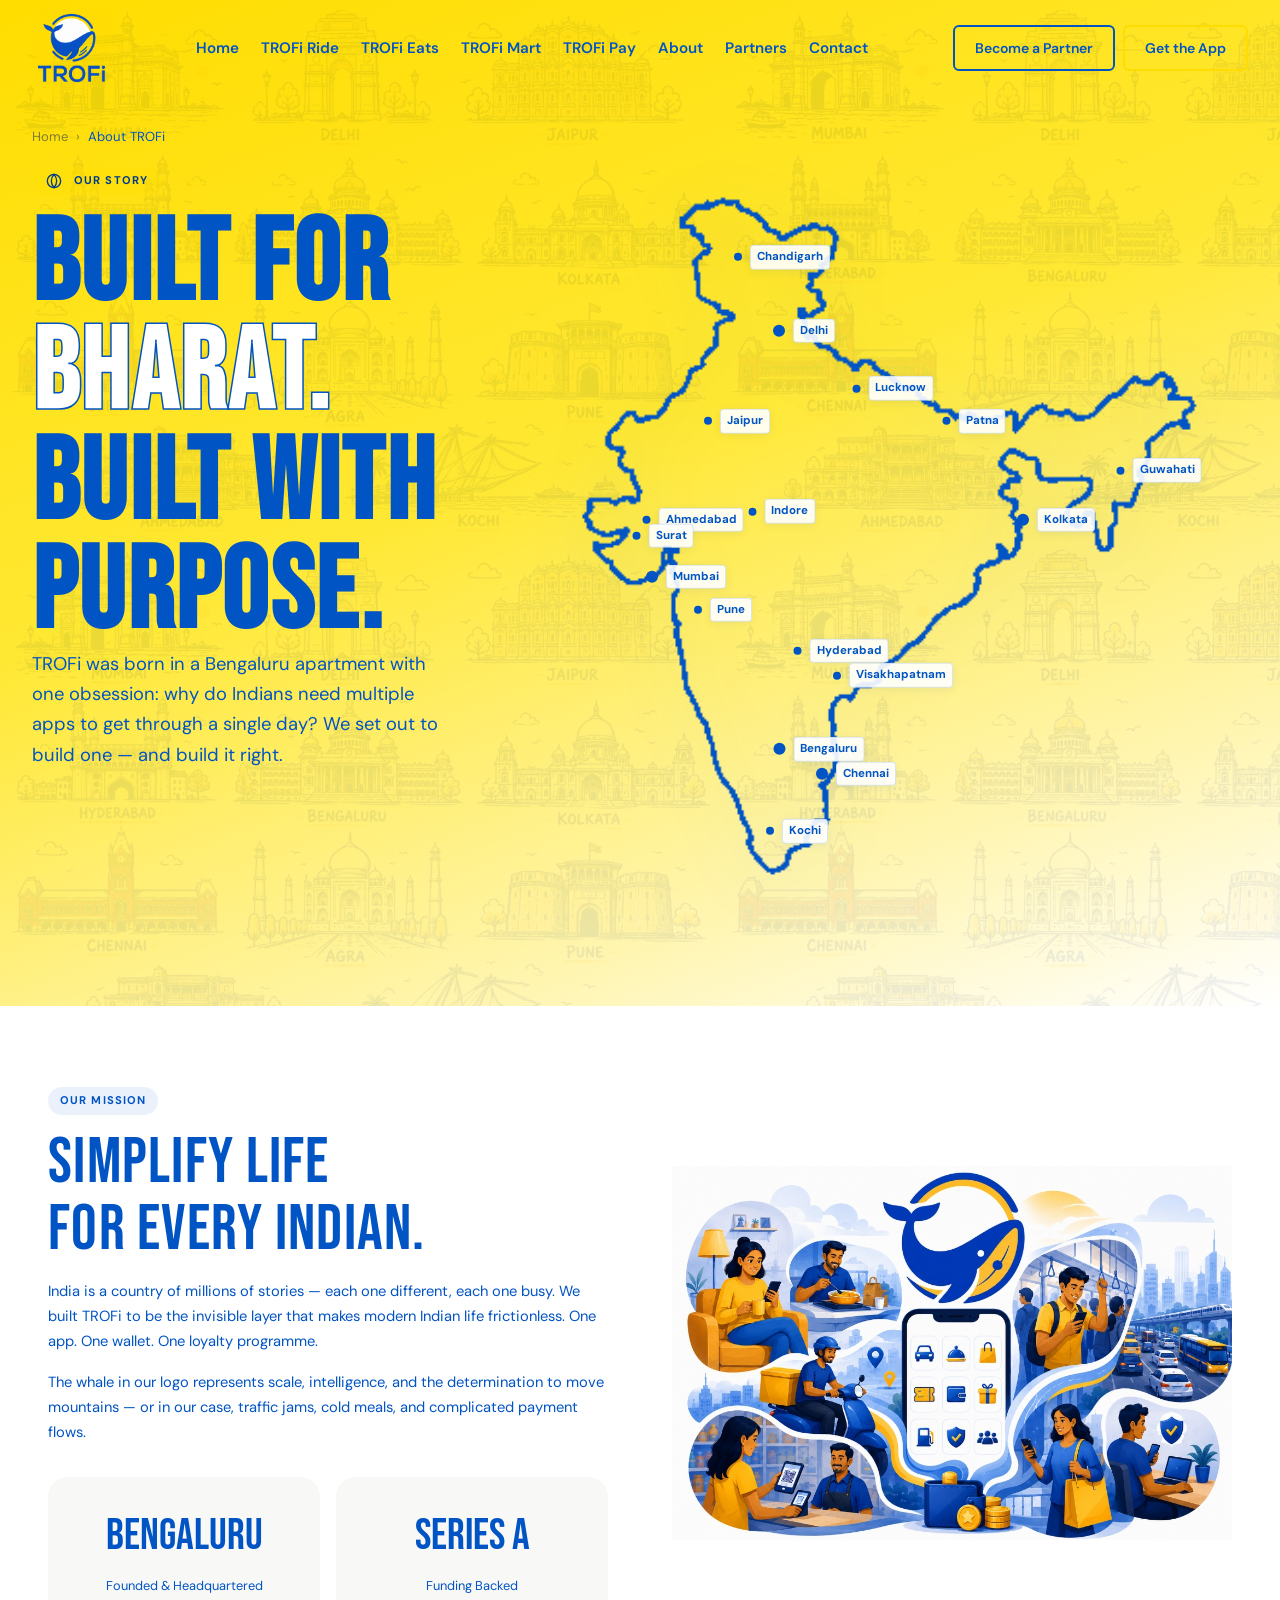
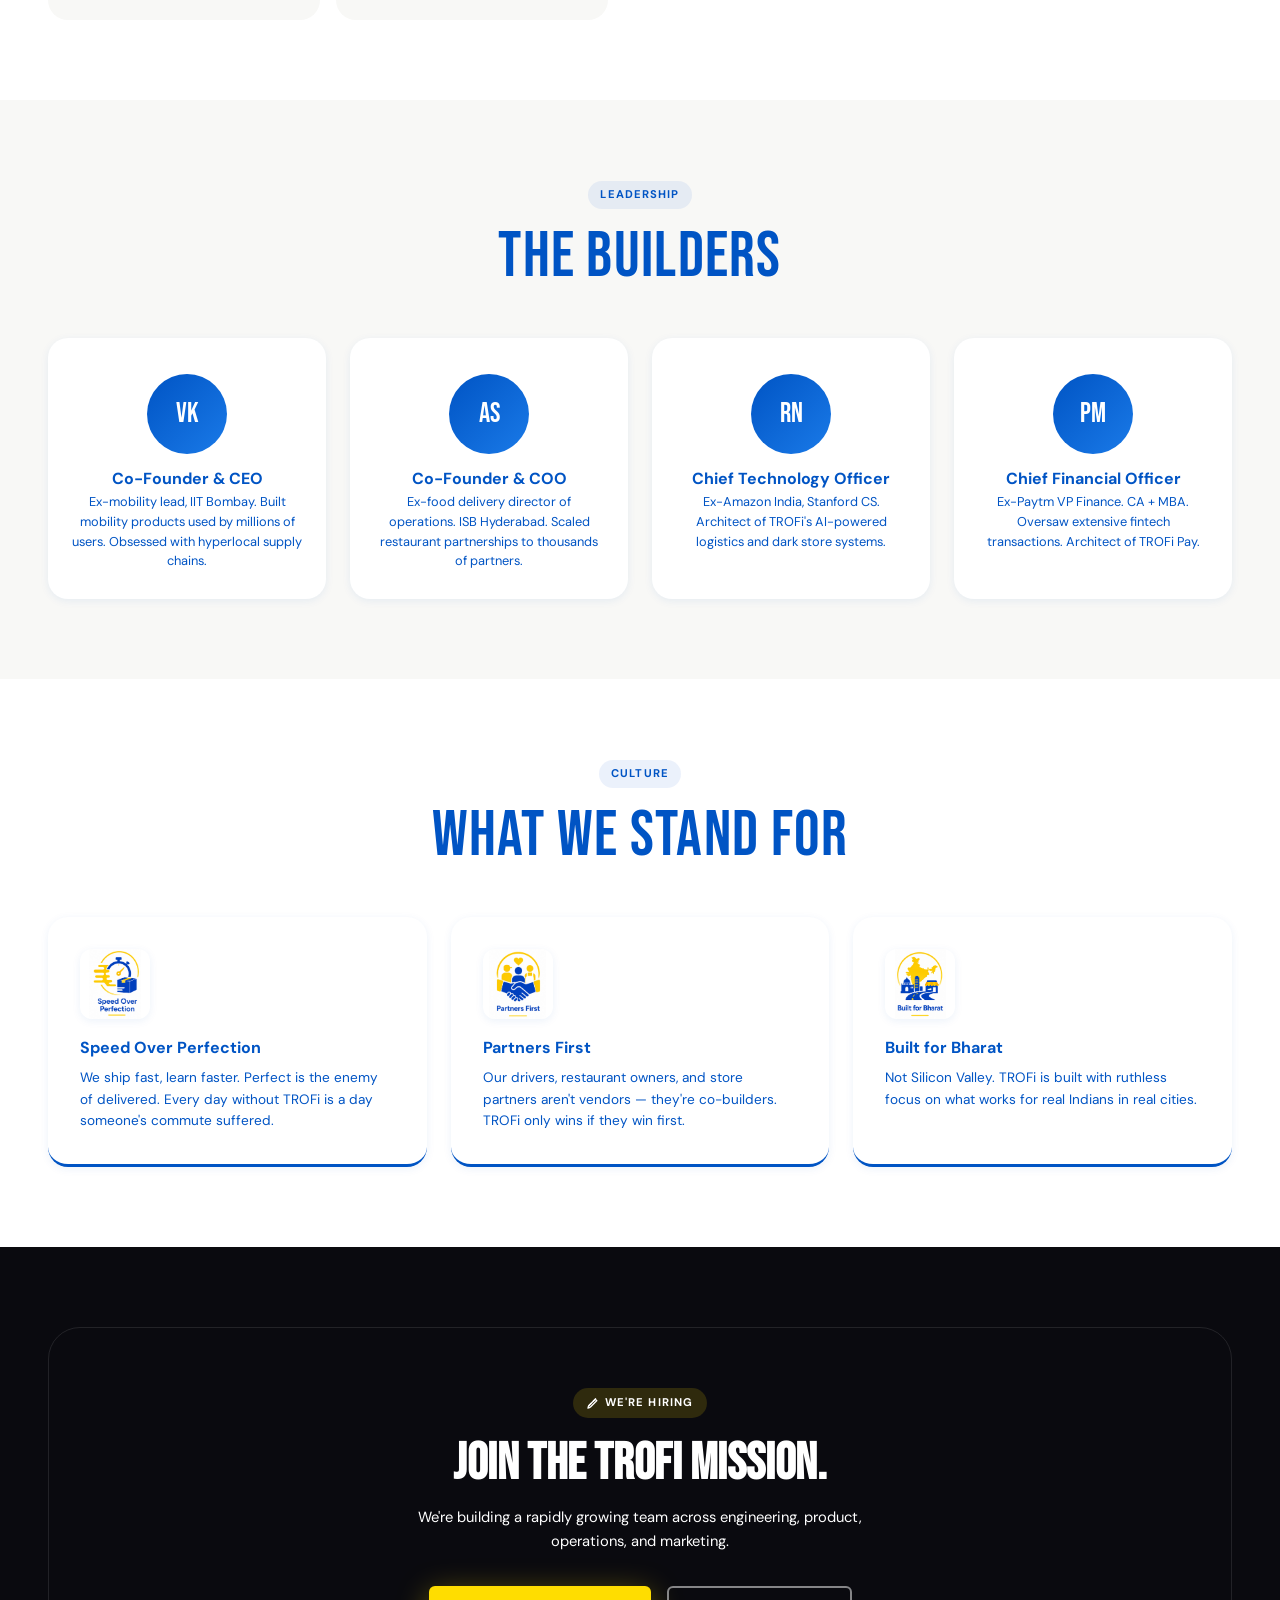
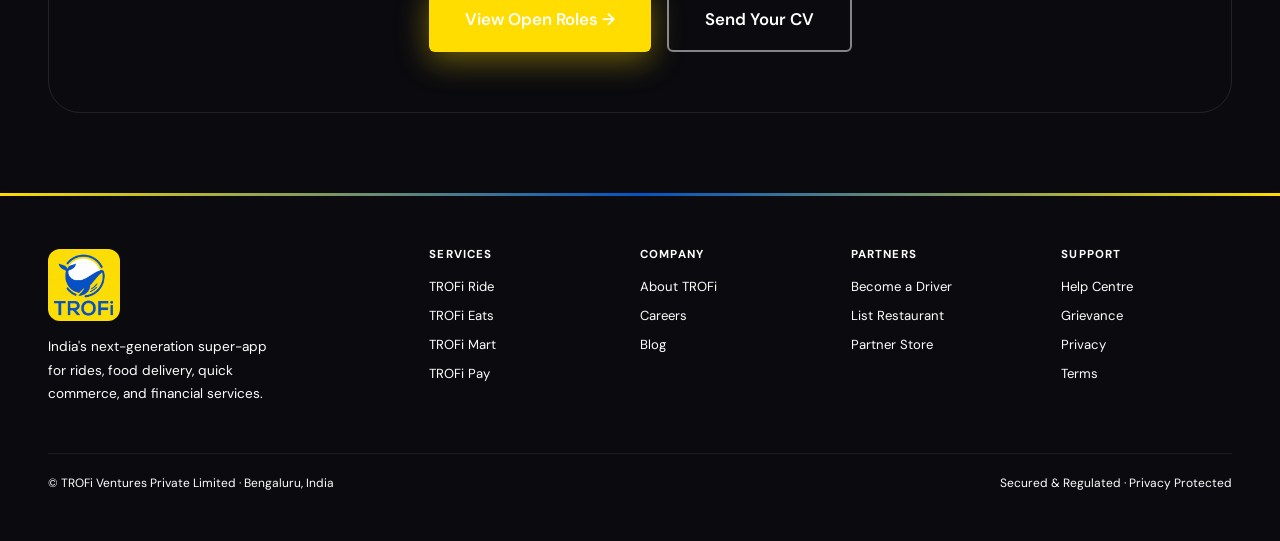
==== commit b37d72f1: "Required corrections done phase 1 as per requirement" ====
--- a/pages/about.html
+++ b/pages/about.html
@@ -222,7 +222,7 @@
       <nav class="breadcrumb fade-up"><a href="../index.html">Home</a> › <span style="color:var(--blue-dark)">About TROFi</span></nav>
       <div class="hero-tag fade-up"><svg width="16" height="16" viewBox="0 0 24 24" fill="none" stroke="currentColor" stroke-width="2" style="vertical-align: middle; margin-right: 6px;"><circle cx="12" cy="12" r="10"/><path d="M12 2a15.3 15.3 0 0 1 4 10 15.3 15.3 0 0 1-4 10 15.3 15.3 0 0 1-4-10 15.3 15.3 0 0 1 4-10z"/></svg>Our Story</div>
       <h1 class="display-hero fade-up delay-1">Built For<br/><span>Bharat.</span><br/>Built With<br/>Purpose.</h1>
-      <p class="hero-p fade-up delay-2">TROFi was born in a Bengaluru apartment in 2023 with one obsession: why do Indians need five apps to get through a single day? We set out to build one — and build it right.</p>
+      <p class="hero-p fade-up delay-2">TROFi was born in a Bengaluru apartment with one obsession: why do Indians need multiple apps to get through a single day? We set out to build one — and build it right.</p>
     </div>
     <div class="hero-visual-about slide-right delay-2">
       <div class="india-map-floating">
@@ -341,15 +341,15 @@
     <div>
       <div class="section-tag">Our Mission</div>
       <div class="section-title">Simplify Life<br/>for <span style="color:var(--blue)">Every Indian.</span></div>
-      <p style="color:var(--text-light);font-size:0.92rem;line-height:1.7;margin:16px 0">India is a country of 1.4 billion stories — each one different, each one busy. We built TROFi to be the invisible layer that makes modern Indian life frictionless. One app. One wallet. One loyalty programme.</p>
+      <p style="color:var(--text-light);font-size:0.92rem;line-height:1.7;margin:16px 0">India is a country of millions of stories — each one different, each one busy. We built TROFi to be the invisible layer that makes modern Indian life frictionless. One app. One wallet. One loyalty programme.</p>
       <p style="color:var(--text-light);font-size:0.92rem;line-height:1.7">The whale in our logo represents scale, intelligence, and the determination to move mountains — or in our case, traffic jams, cold meals, and complicated payment flows.</p>
       <div class="mission-nums">
-        <div class="mission-num"><div class="n">2023</div><div class="l">Founded in Bengaluru</div></div>
-        <div class="mission-num"><div class="n">₹480Cr</div><div class="l">Series A Funding Raised</div></div>
+        <div class="mission-num"><div class="n">Bengaluru</div><div class="l">Founded & Headquartered</div></div>
+        <div class="mission-num"><div class="n">Series A</div><div class="l">Funding Backed</div></div>
       </div>
     </div>
     <div class="simplify-life-img-container">
-      <img src="../assets/simplify-life.jpg" alt="Simplify Life for Every Indian"/>
+      <img src="../assets/simplify-life-illustration.jpg" alt="Simplify Life for Every Indian"/>
     </div>
   </div>
 </div>
@@ -362,23 +362,23 @@
   <div class="team-grid">
     <div class="team-card">
       <div class="team-avatar" style="background:linear-gradient(135deg,var(--blue),#1A7AE8)">VK</div>
-      <h4>Vikram Krishnaswamy</h4><div class="team-role">Co-Founder & CEO</div>
-      <p class="team-bio">Ex-mobility lead, IIT Bombay. Built mobility products used by 30M+ users. Obsessed with hyperlocal supply chains.</p>
+      <h4>Co-Founder & CEO</h4>
+      <p class="team-bio">Ex-mobility lead, IIT Bombay. Built mobility products used by millions of users. Obsessed with hyperlocal supply chains.</p>
     </div>
     <div class="team-card">
       <div class="team-avatar" style="background:linear-gradient(135deg,var(--blue),#1A7AE8)">AS</div>
-      <h4>Ananya Sharma</h4><div class="team-role">Co-Founder & COO</div>
-      <p class="team-bio">Ex-food delivery director of operations. ISB Hyderabad. Scaled restaurant partnerships from 0 to 50K+.</p>
+      <h4>Co-Founder & COO</h4>
+      <p class="team-bio">Ex-food delivery director of operations. ISB Hyderabad. Scaled restaurant partnerships to thousands of partners.</p>
     </div>
     <div class="team-card">
       <div class="team-avatar" style="background:linear-gradient(135deg,var(--blue),#1A7AE8)">RN</div>
-      <h4>Rahul Nair</h4><div class="team-role">Chief Technology Officer</div>
+      <h4>Chief Technology Officer</h4>
       <p class="team-bio">Ex-Amazon India, Stanford CS. Architect of TROFi's AI-powered logistics and dark store systems.</p>
     </div>
     <div class="team-card">
       <div class="team-avatar" style="background:linear-gradient(135deg,var(--blue),#1A7AE8);color:#fff">PM</div>
-      <h4>Preethi Mahesh</h4><div class="team-role">Chief Financial Officer</div>
-      <p class="team-bio">Ex-Paytm VP Finance. CA + MBA. Oversaw ₹2,000Cr in fintech transactions. Architect of TROFi Pay.</p>
+      <h4>Chief Financial Officer</h4>
+      <p class="team-bio">Ex-Paytm VP Finance. CA + MBA. Oversaw extensive fintech transactions. Architect of TROFi Pay.</p>
     </div>
   </div>
 </div>
@@ -411,7 +411,7 @@
   <div class="cta-band" style="background:transparent;border:1px solid rgba(255,255,255,0.1)">
     <div style="display:inline-flex;align-items:center;padding:6px 14px;background:rgba(255,221,0,0.15);border-radius:100px;color:var(--yellow);font-size:0.7rem;font-weight:700;letter-spacing:0.1em;text-transform:uppercase;margin-bottom:18px"><svg width="12" height="12" viewBox="0 0 24 24" fill="none" stroke="currentColor" stroke-width="2.5" style="vertical-align: middle; margin-right: 6px;"><path d="M4.5 16.5c-1.5 1.5-2.5 3.5-2.5 5.5C4 22 6 21 7.5 19.5l12-12L16.5 4.5l-12 12z"/><path d="M12 9l6-6M9 12l-6 6M19 5l.01-.01"/></svg>We're Hiring</div>
     <h2>Join the <span style="color:var(--yellow)">TROFi Mission.</span></h2>
-    <p>We're building a 500-person team across engineering, product, operations, and marketing.</p>
+    <p>We're building a rapidly growing team across engineering, product, operations, and marketing.</p>
     <div class="cta-actions">
       <a href="#" class="btn btn-primary btn-lg">View Open Roles →</a>
       <a href="#" class="btn btn-outline-white btn-lg">Send Your CV</a>
@@ -432,7 +432,7 @@
     <div class="footer-col"><h4>Support</h4><a href="contact.html">Help Centre</a><a href="contact.html#grievance">Grievance</a><a href="#">Privacy</a><a href="#">Terms</a></div>
   </div>
   <div class="footer-bottom">
-  <p>© 2025 TROFi Technologies Pvt. Ltd. · Bengaluru, India</p>
+  <p>© TROFi Ventures Private Limited · Bengaluru, India</p>
   <p>Secured & Regulated · Privacy Protected</p>
 </div>
 </footer>
--- a/css/main.css
+++ b/css/main.css
@@ -180,13 +180,64 @@
   font-weight: 600;
   padding: 7px 10px;
   border-radius: var(--radius-sm);
+  transition: var(--transition);
+  white-space: nowrap;
+}
+
+@keyframes navBreatheWhite {
+  0%, 100% {
+    text-shadow: 0 0 4px rgba(255,255,255,0.4), 0 0 8px rgba(255,255,255,0.2);
+    color: #ffffff;
+    opacity: 0.9;
+  }
+  50% {
+    text-shadow: 0 0 12px rgba(255,255,255,0.95), 0 0 20px rgba(255,255,255,0.6);
+    color: #ffffff;
+    opacity: 1;
+  }
+}
+
+@keyframes navBreatheBlue {
+  0%, 100% {
+    text-shadow: 0 0 4px rgba(0,84,196,0.1), 0 0 8px rgba(0,84,196,0.05);
+    color: var(--blue);
+    opacity: 0.95;
+  }
+  50% {
+    text-shadow: 0 0 10px rgba(0,84,196,0.5), 0 0 16px rgba(0,84,196,0.3);
+    color: var(--blue);
+    opacity: 1;
+  }
+}
+
+.nav:not(.scrolled) .nav-links a {
+  color: var(--blue) !important;
+}
+
+.nav:not(.scrolled) .nav-links a.active {
+  animation: navBreatheBlue 3s ease-in-out infinite;
+}
+
+.nav:not(.scrolled) .nav-links a:hover {
+  background: rgba(0,84,196,0.06);
   color: var(--blue-dark) !important;
-  transition: var(--transition);
-  white-space: nowrap;
-}
-
-.nav-links a:hover { color: var(--blue); background: rgba(0,84,196,0.06); }
-.nav-links a.active { color: var(--blue); font-weight: 600; }
+  text-shadow: 0 0 12px rgba(0,84,196,0.6);
+}
+
+.nav.scrolled .nav-links a {
+  color: var(--blue) !important;
+}
+
+.nav.scrolled .nav-links a.active {
+  color: var(--blue-dark) !important;
+  animation: navBreatheBlue 3s ease-in-out infinite;
+}
+
+.nav.scrolled .nav-links a:hover {
+  background: rgba(0,84,196,0.06);
+  color: var(--blue-dark) !important;
+  text-shadow: 0 0 12px rgba(0,84,196,0.6);
+}
 
 .nav-cta {
   display: flex;
@@ -438,6 +489,7 @@
   overflow: hidden;
   width: 100%;
   padding: 20px 0;
+  display: flex;
 }
 
 .marquee-track {
@@ -736,7 +788,7 @@
 
 .nav-links a.active {
   display: inline-block;
-  animation: breathe 3s ease-in-out infinite;
+  /* animation: breathe 3s ease-in-out infinite; */
 }
 
 .mobile-menu a.active {
@@ -942,16 +994,7 @@
   position: relative;
   overflow: hidden;
 }
-.superpass-card::before {
-  content: 'SUPERPASS';
-  font-family: var(--font-display);
-  font-size: 100px;
-  position: absolute;
-  right: -20px; bottom: -20px;
-  color: rgba(255,255,255,0.04);
-  letter-spacing: 0.1em;
-  pointer-events: none;
-}
+/* SuperPass card watermark removed */
 
 /* ── Responsive ── */
 @media (max-width: 1024px) {
@@ -1222,3 +1265,141 @@
   border-top: none !important;
 }
 
+/* ==========================================================================
+   TROFi COLOR AND CONTRAST ENFORCEMENT
+   ========================================================================== */
+
+/* Redefine text color variables to logo blue globally for white screens */
+:root {
+  --text: var(--blue);
+  --text-light: var(--blue);
+  --gray-3: var(--blue);
+  --gray-4: var(--blue);
+  --blue-dark: var(--blue);
+  --blue-deeper: var(--blue);
+}
+
+/* 1. All text on white/light screens must be in the logo blue */
+body, h1, h2, h3, h4, h5, h6, p, span, a, li, td, th, strong, small, em, label, input, select, textarea, .marquee-item {
+  color: var(--blue);
+}
+
+/* 2. Exceptions: Buttons and Badges on white screens should keep their correct styling */
+.btn-primary, .btn-primary *, .btn-primary:hover, .btn-primary:hover * {
+  color: #001F5B !important; /* Keep original dark-blue text on primary buttons */
+}
+.btn-outline, .btn-outline *, .btn-outline:hover, .btn-outline:hover * {
+  color: var(--blue) !important;
+}
+.btn-outline-yellow, .btn-outline-yellow *, .btn-outline-yellow:hover, .btn-outline-yellow:hover * {
+  color: var(--blue) !important;
+}
+.btn-outline-white, .btn-outline-white *, .btn-outline-white:hover, .btn-outline-white:hover * {
+  color: var(--white) !important;
+}
+.btn-secondary, .btn-secondary *, .btn-secondary:hover, .btn-secondary:hover * {
+  color: var(--white) !important;
+}
+.badge, .badge *, .hero-tag, .hero-tag * {
+  color: #003A8C !important;
+}
+.city-tag.active {
+  color: var(--blue) !important;
+}
+.city-tag.active:hover {
+  color: #FFFFFF !important;
+}
+.city-tag.coming {
+  color: #9A9A94 !important;
+}
+
+/* Unscrolled Navbar: keep text blue at all times, preserve borders */
+#navbar:not(.scrolled) .nav-links a,
+#navbar:not(.scrolled) .hamburger span {
+  color: var(--blue) !important;
+}
+#navbar:not(.scrolled) .btn-outline,
+#navbar:not(.scrolled) .btn-outline * {
+  color: var(--blue) !important;
+  border-color: var(--blue) !important;
+}
+#navbar:not(.scrolled) .btn-outline-yellow,
+#navbar:not(.scrolled) .btn-outline-yellow * {
+  color: var(--blue) !important;
+  border-color: var(--yellow) !important;
+}
+#navbar:not(.scrolled) .btn-outline:hover {
+  color: var(--white) !important;
+  background: var(--blue) !important;
+  border-color: var(--blue) !important;
+}
+#navbar:not(.scrolled) .btn-outline-yellow:hover {
+  color: #003A8C !important;
+  background: var(--yellow) !important;
+  border-color: var(--yellow) !important;
+}
+
+
+
+/* 3. Everything inside blue/dark backgrounds must be completely white (no shades of white) */
+.stats-bar, .stats-bar *,
+.footer, .footer *,
+.superpass-card, .superpass-card *,
+.pay-banner, .pay-banner *,
+.service-banner, .service-banner *,
+.cta-band, .cta-band *,
+.office-card, .office-card *,
+.partner-section, .partner-section *,
+.partner-card, .partner-card *,
+.partner-perks, .partner-perks *,
+[style*="background:var(--blue)"], [style*="background:var(--blue)"] *,
+[style*="background: var(--blue)"], [style*="background: var(--blue)"] *,
+[style*="background-color:var(--blue)"], [style*="background-color:var(--blue)"] *,
+[style*="background-color: var(--blue)"], [style*="background-color: var(--blue)"] *,
+[style*="background:var(--blue-dark)"], [style*="background:var(--blue-dark)"] *,
+[style*="background: var(--blue-dark)"], [style*="background: var(--blue-dark)"] *,
+[style*="background-color:var(--blue-dark)"], [style*="background-color:var(--blue-dark)"] *,
+[style*="background-color: var(--blue-dark)"], [style*="background-color: var(--blue-dark)"] *,
+[style*="background:var(--blue-deeper)"], [style*="background:var(--blue-deeper)"] *,
+[style*="background: var(--blue-deeper)"], [style*="background: var(--blue-deeper)"] *,
+[style*="background-color:var(--blue-deeper)"], [style*="background-color:var(--blue-deeper)"] *,
+[style*="background-color: var(--blue-deeper)"], [style*="background-color: var(--blue-deeper)"] *,
+[style*="background:var(--dark)"], [style*="background:var(--dark)"] *,
+[style*="background: var(--dark)"], [style*="background: var(--dark)"] *,
+[style*="background-color:var(--dark)"], [style*="background-color:var(--dark)"] *,
+[style*="background-color: var(--dark)"], [style*="background-color: var(--dark)"] *,
+[style*="background: var(--dark-2)"], [style*="background: var(--dark-2)"] *,
+[style*="background-color: var(--dark-2)"], [style*="background-color: var(--dark-2)"] *,
+section[style*="background: var(--dark)"], section[style*="background: var(--dark)"] *,
+div[style*="background:var(--dark)"], div[style*="background:var(--dark)"] * {
+  color: #FFFFFF !important;
+  -webkit-text-fill-color: #FFFFFF !important;
+  opacity: 1 !important;
+}
+
+/* Redefining Old Price to be distinct on dark backgrounds */
+.price-old {
+  color: #FFFFFF !important;
+  text-decoration: line-through !important;
+  opacity: 0.6 !important;
+}
+.price-new, .price-new * {
+  color: var(--yellow) !important;
+}
+
+/* Ensure App Store and Google Play buttons have blue text on their white background, overriding global dark backgrounds */
+.app-buttons .app-btn,
+.app-buttons .app-btn *,
+.app-btn,
+.app-btn * {
+  color: var(--blue) !important;
+  -webkit-text-fill-color: var(--blue) !important;
+}
+.app-buttons .app-btn:hover,
+.app-buttons .app-btn:hover *,
+.app-btn:hover,
+.app-btn:hover * {
+  color: #003A8C !important;
+  -webkit-text-fill-color: #003A8C !important;
+}
+
--- a/css/responsive.css
+++ b/css/responsive.css
@@ -157,15 +157,11 @@
 
   .display-hero,
   h1,
-  .hero h1 {
+  .hero h1,
+  .hero-contact-container h1.display-hero {
     font-size: clamp(48px, 16vw, 68px) !important;
     line-height: 0.98 !important;
     white-space: normal !important;
-  }
-
-  /* Eats page hero — reduce size so 2-word lines fit on one line each */
-  .hero:not(#home) .display-hero[style*="clamp(44px"] {
-    font-size: clamp(36px, 10vw, 54px) !important;
   }
 
   .hero-line {
@@ -378,15 +374,45 @@
     padding: 32px 22px !important;
   }
 
+  .superpass-card .btn {
+    white-space: normal !important;
+    text-align: center;
+    width: 100% !important;
+    display: inline-flex;
+    justify-content: center;
+  }
+
   .tabs {
     width: 100% !important;
-    overflow-x: auto;
-    justify-content: flex-start;
+    display: flex !important;
+    flex-direction: column !important;
+    gap: 8px !important;
+    background: var(--gray-1) !important;
+    border-radius: 16px !important;
+    padding: 8px !important;
+    margin: 0 auto 32px !important;
+    overflow-x: visible !important;
   }
 
   .tab {
-    flex: 0 0 auto;
-    white-space: nowrap;
+    width: 100% !important;
+    display: inline-flex !important;
+    align-items: center !important;
+    justify-content: center !important;
+    padding: 14px 16px !important;
+    font-size: 0.9rem !important;
+    border-radius: 12px !important;
+    background: transparent !important;
+    color: var(--gray-3) !important;
+    border: none !important;
+    white-space: nowrap !important;
+    box-sizing: border-box !important;
+  }
+
+  .tab.active {
+    background: var(--blue) !important;
+    color: #fff !important;
+    box-shadow: var(--shadow-sm) !important;
   }
 
   .form-row {
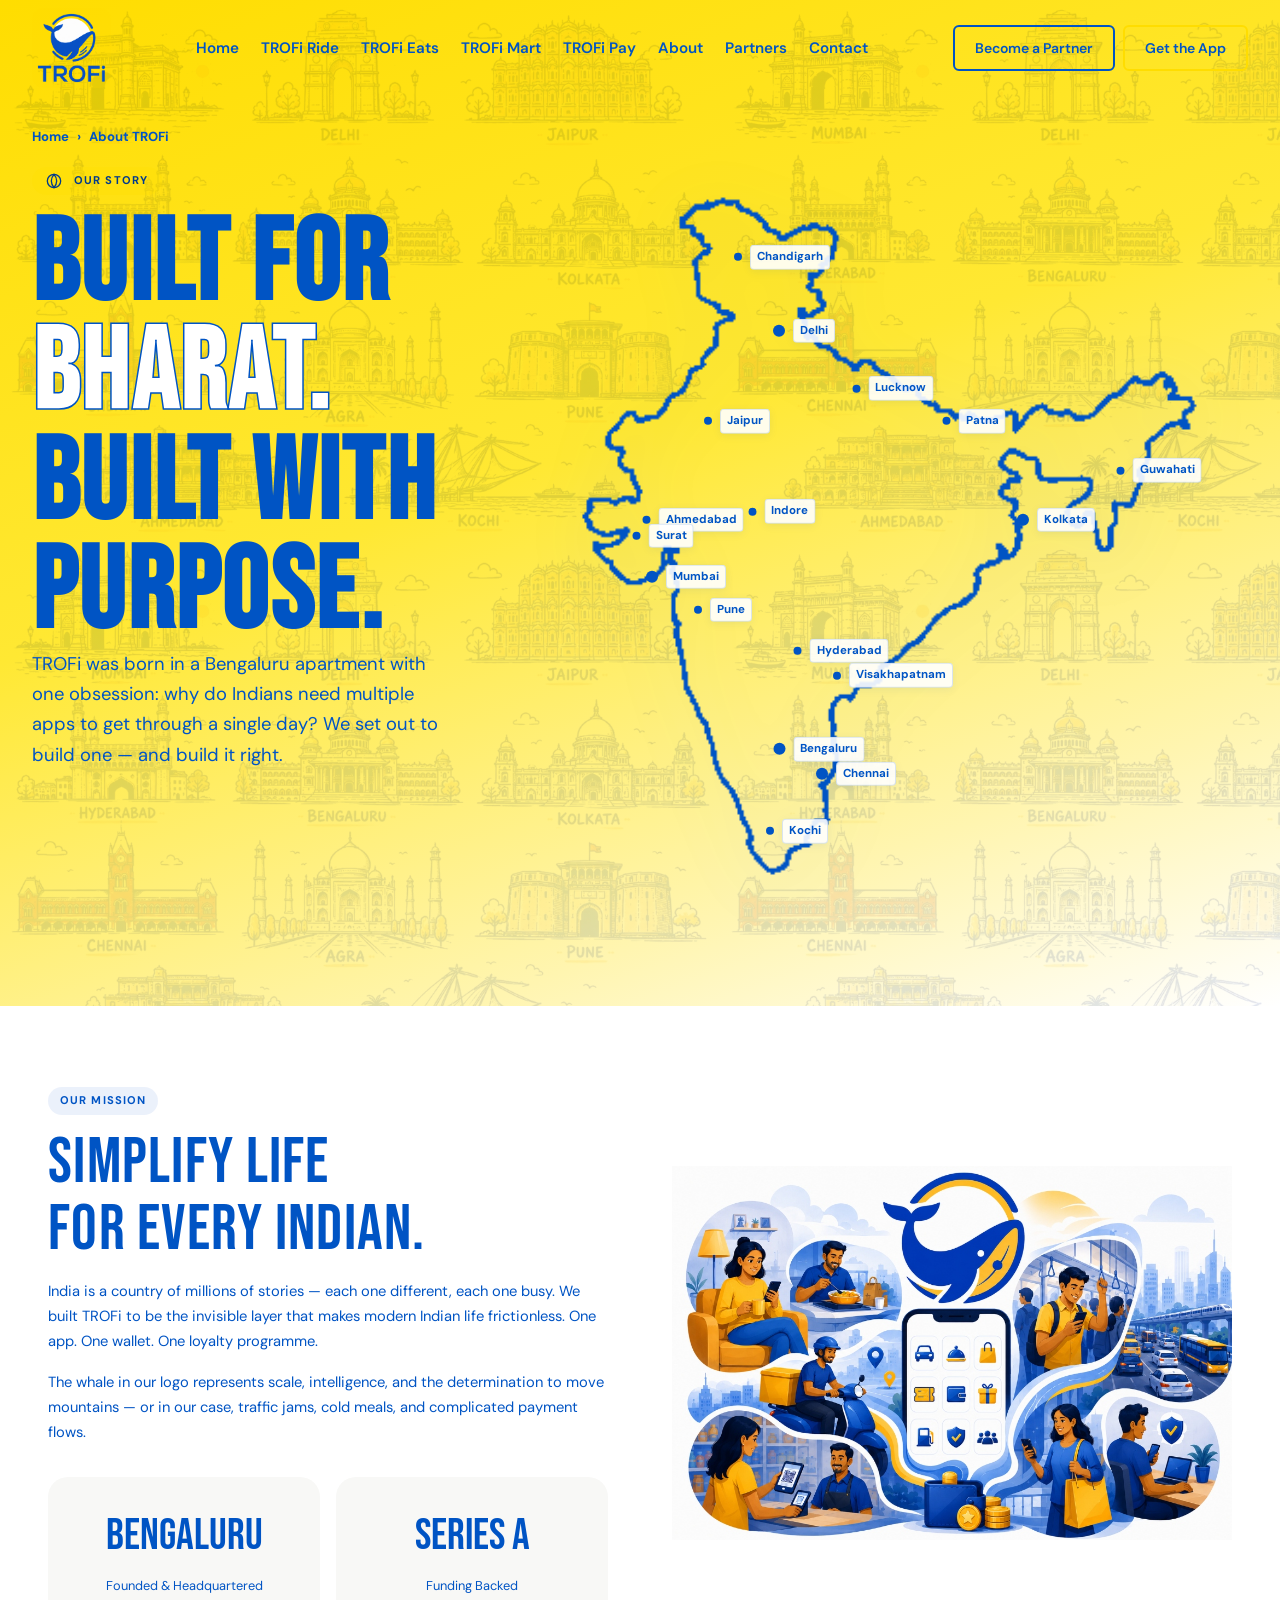
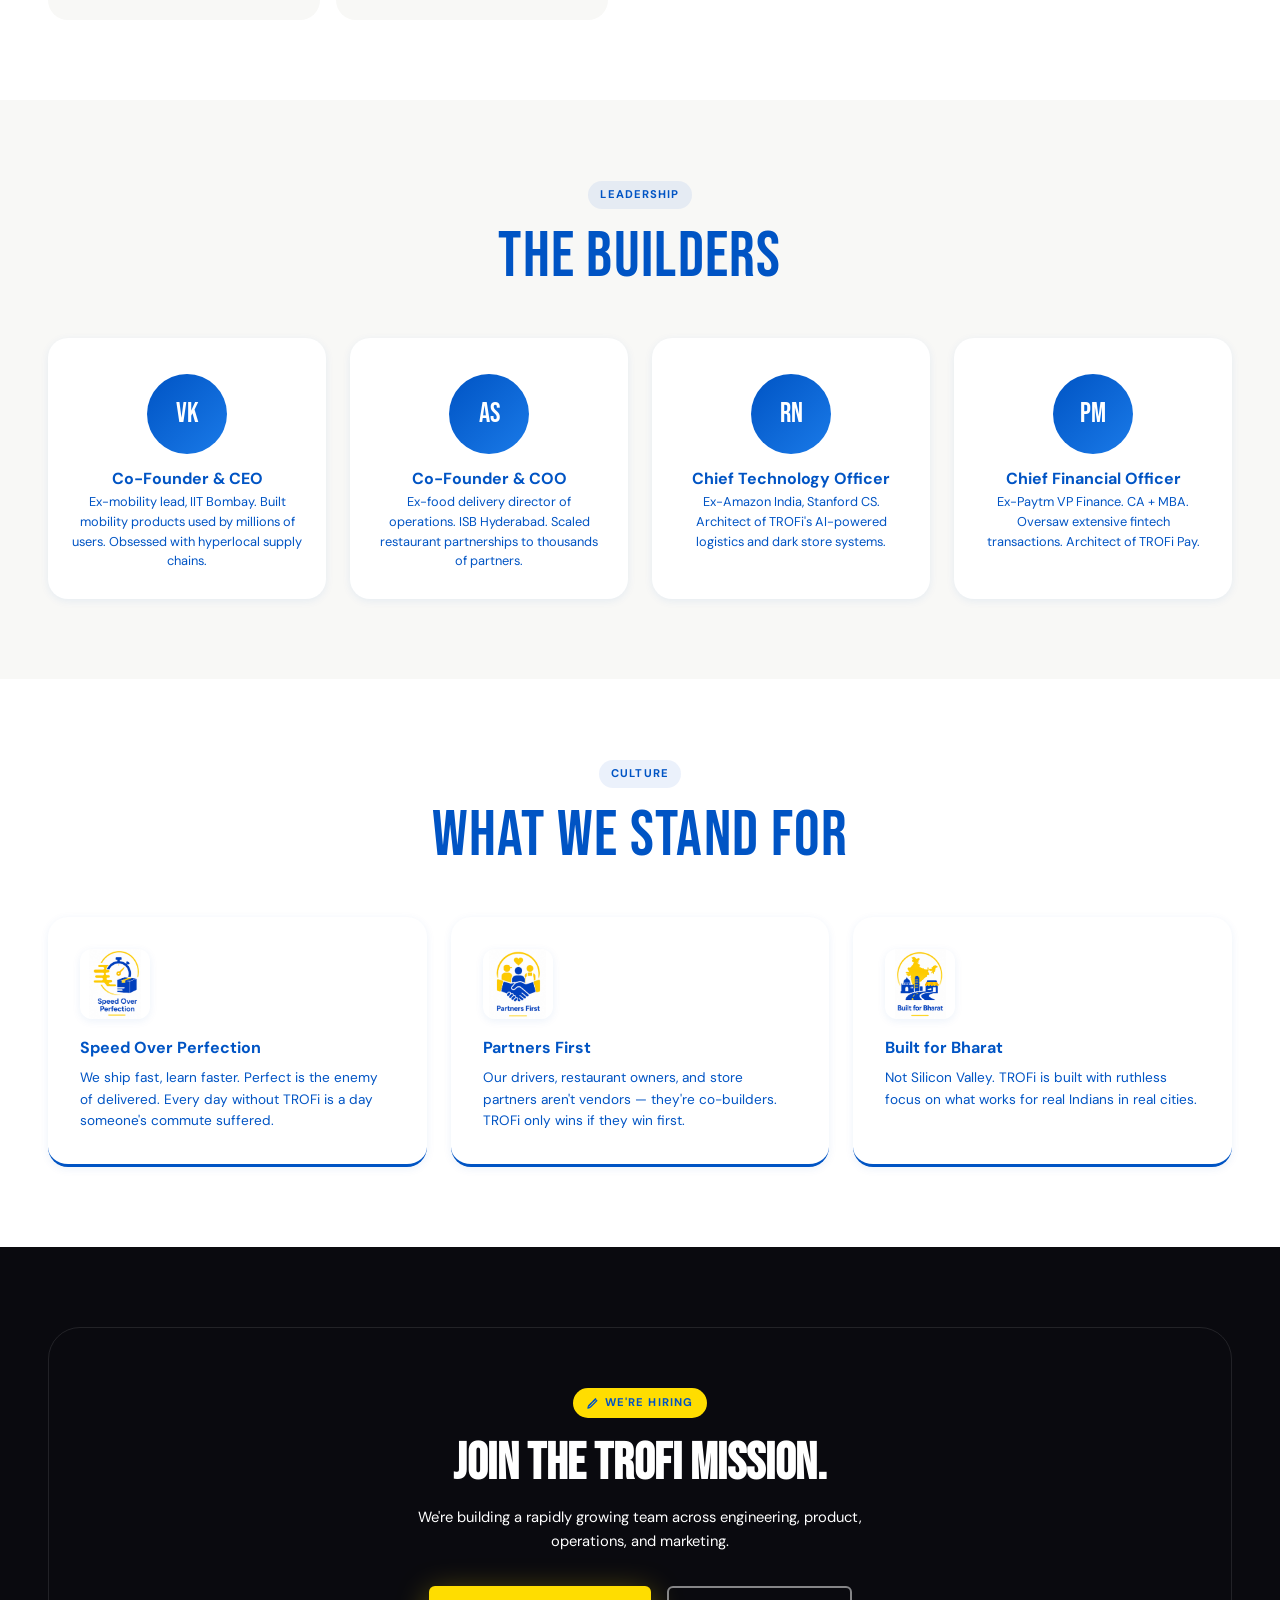
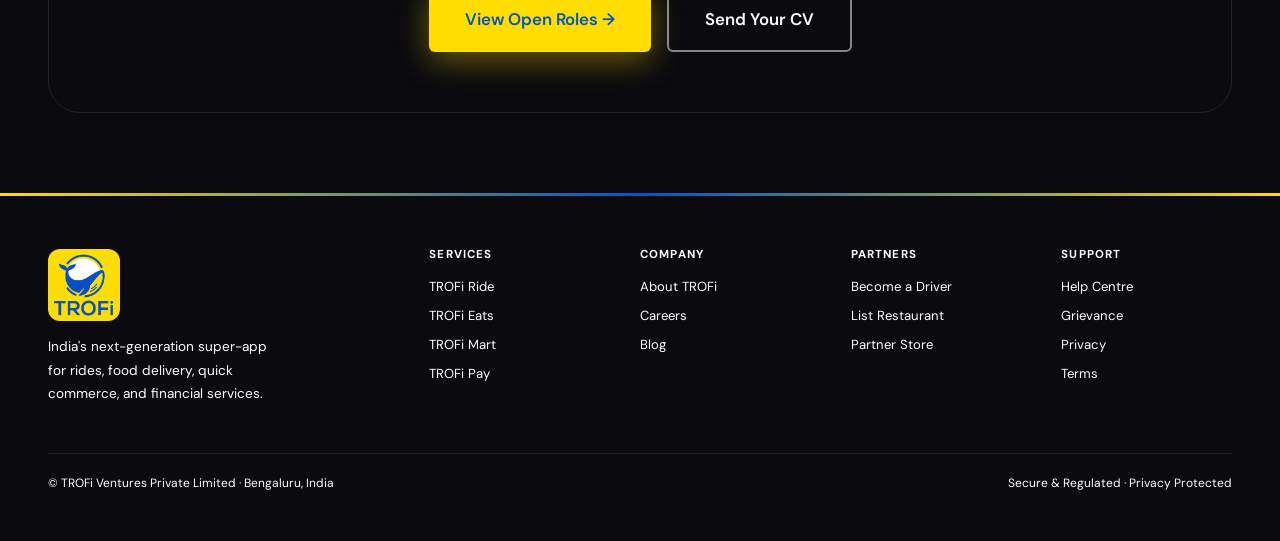
==== commit 9fd3119c: "Final changes made" ====
--- a/pages/about.html
+++ b/pages/about.html
@@ -409,11 +409,11 @@
 
 <div class="section" style="background:var(--dark)" id="careers">
   <div class="cta-band" style="background:transparent;border:1px solid rgba(255,255,255,0.1)">
-    <div style="display:inline-flex;align-items:center;padding:6px 14px;background:rgba(255,221,0,0.15);border-radius:100px;color:var(--yellow);font-size:0.7rem;font-weight:700;letter-spacing:0.1em;text-transform:uppercase;margin-bottom:18px"><svg width="12" height="12" viewBox="0 0 24 24" fill="none" stroke="currentColor" stroke-width="2.5" style="vertical-align: middle; margin-right: 6px;"><path d="M4.5 16.5c-1.5 1.5-2.5 3.5-2.5 5.5C4 22 6 21 7.5 19.5l12-12L16.5 4.5l-12 12z"/><path d="M12 9l6-6M9 12l-6 6M19 5l.01-.01"/></svg>We're Hiring</div>
+    <div style="display:inline-flex;align-items:center;padding:6px 14px;background:var(--yellow) !important;border-radius:100px;color:var(--blue) !important;-webkit-text-fill-color:var(--blue) !important;font-size:0.7rem;font-weight:700;letter-spacing:0.1em;text-transform:uppercase;margin-bottom:18px"><svg width="12" height="12" viewBox="0 0 24 24" fill="none" stroke="var(--blue)" stroke-width="2.5" style="vertical-align: middle; margin-right: 6px;"><path d="M4.5 16.5c-1.5 1.5-2.5 3.5-2.5 5.5C4 22 6 21 7.5 19.5l12-12L16.5 4.5l-12 12z"/><path d="M12 9l6-6M9 12l-6 6M19 5l.01-.01"/></svg>We're Hiring</div>
     <h2>Join the <span style="color:var(--yellow)">TROFi Mission.</span></h2>
     <p>We're building a rapidly growing team across engineering, product, operations, and marketing.</p>
     <div class="cta-actions">
-      <a href="#" class="btn btn-primary btn-lg">View Open Roles →</a>
+      <a href="#" class="btn btn-primary btn-lg" style="color:var(--blue) !important;-webkit-text-fill-color:var(--blue) !important;">View Open Roles →</a>
       <a href="#" class="btn btn-outline-white btn-lg">Send Your CV</a>
     </div>
   </div>
@@ -433,7 +433,7 @@
   </div>
   <div class="footer-bottom">
   <p>© TROFi Ventures Private Limited · Bengaluru, India</p>
-  <p>Secured & Regulated · Privacy Protected</p>
+  <p>Secure & Regulated · Privacy Protected</p>
 </div>
 </footer>
 
--- a/css/main.css
+++ b/css/main.css
@@ -358,25 +358,30 @@
   background-size: 640px;
   background-repeat: repeat;
   mix-blend-mode: multiply;
-  opacity: 0.06;
+  opacity: 0.10;
   pointer-events: none;
 }
 
-/* Breadcrumb Navigation */
 .breadcrumb {
   display: flex;
   align-items: center;
   gap: 8px;
   font-size: 0.82rem;
-  color: rgba(0,30,80,0.5);
+  color: var(--blue-deeper) !important;
   margin-bottom: 20px;
+  font-weight: 700;
 }
 .breadcrumb a {
-  color: rgba(0,30,80,0.5);
+  color: var(--blue-deeper) !important;
+  font-weight: 700;
   transition: var(--transition);
 }
 .breadcrumb a:hover {
-  color: var(--blue);
+  color: var(--blue) !important;
+}
+.breadcrumb span {
+  color: var(--blue-deeper) !important;
+  font-weight: 700;
 }
 
 /* Hero Tag Pill */
@@ -397,21 +402,22 @@
 
 .hero-eats-doodle {
   background-image: url('../assets/eats_doodle_bg.png');
-  opacity: 0.08;
+  opacity: 0.12;
 }
 
 .hero-rides-doodle {
   background-image: url('../assets/rides_doodle_bg.png');
+  opacity: 0.12;
 }
 
 .hero-mart-doodle {
   background-image: url('../assets/mart_doodle_bg.png');
-  opacity: 0.08;
+  opacity: 0.22;
 }
 
 .hero-pay-doodle {
   background-image: url('../assets/pay_doodle_bg.png');
-  opacity: 0.08;
+  opacity: 0.22;
 }
 
 /* ── Section Labels ── */
@@ -426,7 +432,6 @@
   font-size: 0.75rem;
   font-weight: 700;
   letter-spacing: 0.1em;
-  text-transform: uppercase;
   margin-bottom: 20px;
 }
 
@@ -1118,12 +1123,11 @@
 }
 
 /* Doodle background styling */
-/* Doodle background styling */
 .hero-bg-doodle.hero-about-doodle {
   background-image: url('../assets/about_doodle_bg.png') !important;
   background-size: 720px !important;
   background-repeat: repeat !important;
-  opacity: 0.08 !important;
+  opacity: 0.12 !important;
   mix-blend-mode: multiply !important;
 }
 
@@ -1131,7 +1135,7 @@
   background-image: url('../assets/partners_doodle_bg.png') !important;
   background-size: 720px !important;
   background-repeat: repeat !important;
-  opacity: 0.20 !important;
+  opacity: 0.38 !important;
   mix-blend-mode: multiply !important;
 }
 
@@ -1139,7 +1143,7 @@
   background-image: url('../assets/contact_doodle_bg.png') !important;
   background-size: 720px !important;
   background-repeat: repeat !important;
-  opacity: 0.05 !important;
+  opacity: 0.10 !important;
   mix-blend-mode: multiply !important;
 }
 
@@ -1288,8 +1292,11 @@
 .btn-primary, .btn-primary *, .btn-primary:hover, .btn-primary:hover * {
   color: #001F5B !important; /* Keep original dark-blue text on primary buttons */
 }
-.btn-outline, .btn-outline *, .btn-outline:hover, .btn-outline:hover * {
+.btn-outline, .btn-outline * {
   color: var(--blue) !important;
+}
+.btn-outline:hover, .btn-outline:hover * {
+  color: var(--white) !important;
 }
 .btn-outline-yellow, .btn-outline-yellow *, .btn-outline-yellow:hover, .btn-outline-yellow:hover * {
   color: var(--blue) !important;
@@ -1377,6 +1384,34 @@
   opacity: 1 !important;
 }
 
+/* ──────────────────────────────────────────────────────────
+   YELLOW ELEMENTS MUST ALWAYS SHOW BLUE TEXT (NO EXCEPTIONS)
+   These rules MUST come AFTER the white rule above to win.
+   Uses high-specificity attribute selectors + !important.
+   ────────────────────────────────────────────────────────── */
+.btn-primary,
+.btn-primary *,
+.cta-band .btn-primary,
+.cta-band .btn-primary *,
+.partner-section .btn-primary,
+.partner-section .btn-primary *,
+div[style*="background:var(--yellow)"],
+div[style*="background: var(--yellow)"],
+div[style*="background:var(--yellow)"] *,
+div[style*="background: var(--yellow)"] *,
+span[style*="background:var(--yellow)"],
+span[style*="background: var(--yellow)"],
+span[style*="background:var(--yellow)"] *,
+span[style*="background: var(--yellow)"] *,
+a[style*="background:var(--yellow)"],
+a[style*="background: var(--yellow)"],
+a[style*="background:var(--yellow)"] *,
+a[style*="background: var(--yellow)"] * {
+  color: var(--blue) !important;
+  -webkit-text-fill-color: var(--blue) !important;
+  opacity: 1 !important;
+}
+
 /* Redefining Old Price to be distinct on dark backgrounds */
 .price-old {
   color: #FFFFFF !important;
@@ -1403,3 +1438,74 @@
   -webkit-text-fill-color: #003A8C !important;
 }
 
+/* Force blue text on all yellow boxes/buttons/labels across all pages, even inside dark/blue background sections */
+.btn-primary,
+.btn-primary *,
+.section-label-yellow,
+.section-label-yellow *,
+.section-label[style*="background: var(--yellow)"],
+.section-label[style*="background: var(--yellow)"] *,
+.section-label[style*="background:var(--yellow)"],
+.section-label[style*="background:var(--yellow)"] *,
+.section-label[style*="background: #FFDD00"],
+.section-label[style*="background:#FFDD00"] *,
+.service-banner-text .section-label,
+.service-banner-text .section-label *,
+.superpass-card .section-label,
+.superpass-card .section-label *,
+.superpass-card .btn-primary,
+.superpass-card .btn-primary *,
+.download-section .section-label,
+.download-section .section-label * {
+  color: var(--blue) !important;
+  -webkit-text-fill-color: var(--blue) !important;
+  opacity: 1 !important;
+}
+
+/* ── Yellow badge divs inside CTA bands & dark sections must ALWAYS show blue text ── */
+/* Targets inline-styled divs with yellow background regardless of parent */
+div[style*="background:var(--yellow)"],
+div[style*="background: var(--yellow)"],
+div[style*="background:var(--yellow)"] *,
+div[style*="background: var(--yellow)"] * {
+  color: var(--blue) !important;
+  -webkit-text-fill-color: var(--blue) !important;
+  opacity: 1 !important;
+}
+
+.btn-primary:hover,
+.btn-primary:hover *,
+.superpass-card .btn-primary:hover,
+.superpass-card .btn-primary:hover * {
+  color: #003A8C !important;
+  -webkit-text-fill-color: #003A8C !important;
+}
+
+/* Ensure the text inside the QR card on the home page is blue (and visible on its white background) */
+.qr-card,
+.qr-card * {
+  color: var(--blue) !important;
+  -webkit-text-fill-color: var(--blue) !important;
+}
+
+/* Explicit background and border for yellow section labels */
+.superpass-card .section-label,
+.download-section .section-label {
+  background: var(--yellow) !important;
+  border: 1px solid var(--yellow) !important;
+}
+
+/* Style SVG icons inside section labels */
+.section-label svg.label-icon-svg {
+  width: 18px !important;
+  height: 18px !important;
+  vertical-align: middle !important;
+  margin-right: 8px !important;
+  flex-shrink: 0 !important;
+}
+
+/* Prevent -webkit-text-fill-color from breaking SVG fills/strokes */
+svg, svg * {
+  -webkit-text-fill-color: initial !important;
+}
+
--- a/css/responsive.css
+++ b/css/responsive.css
@@ -387,7 +387,8 @@
     display: flex !important;
     flex-direction: column !important;
     gap: 8px !important;
-    background: var(--gray-1) !important;
+    background: rgba(0, 84, 196, 0.03) !important;
+    border: 1px solid rgba(0, 84, 196, 0.08) !important;
     border-radius: 16px !important;
     padding: 8px !important;
     margin: 0 auto 32px !important;
@@ -400,19 +401,24 @@
     align-items: center !important;
     justify-content: center !important;
     padding: 14px 16px !important;
-    font-size: 0.9rem !important;
+    font-size: 1rem !important;
+    font-weight: 700 !important;
     border-radius: 12px !important;
-    background: transparent !important;
-    color: var(--gray-3) !important;
+    background: rgba(255, 221, 0, 0.12) !important;
+    color: var(--blue) !important;
+    -webkit-text-fill-color: var(--blue) !important;
     border: none !important;
     white-space: nowrap !important;
     box-sizing: border-box !important;
+    transition: all 0.3s ease !important;
   }
 
   .tab.active {
-    background: var(--blue) !important;
-    color: #fff !important;
-    box-shadow: var(--shadow-sm) !important;
+    background: var(--yellow) !important;
+    color: var(--blue) !important;
+    -webkit-text-fill-color: var(--blue) !important;
+    font-weight: 700 !important;
+    box-shadow: 0 4px 12px rgba(255, 221, 0, 0.25) !important;
   }
 
   .form-row {
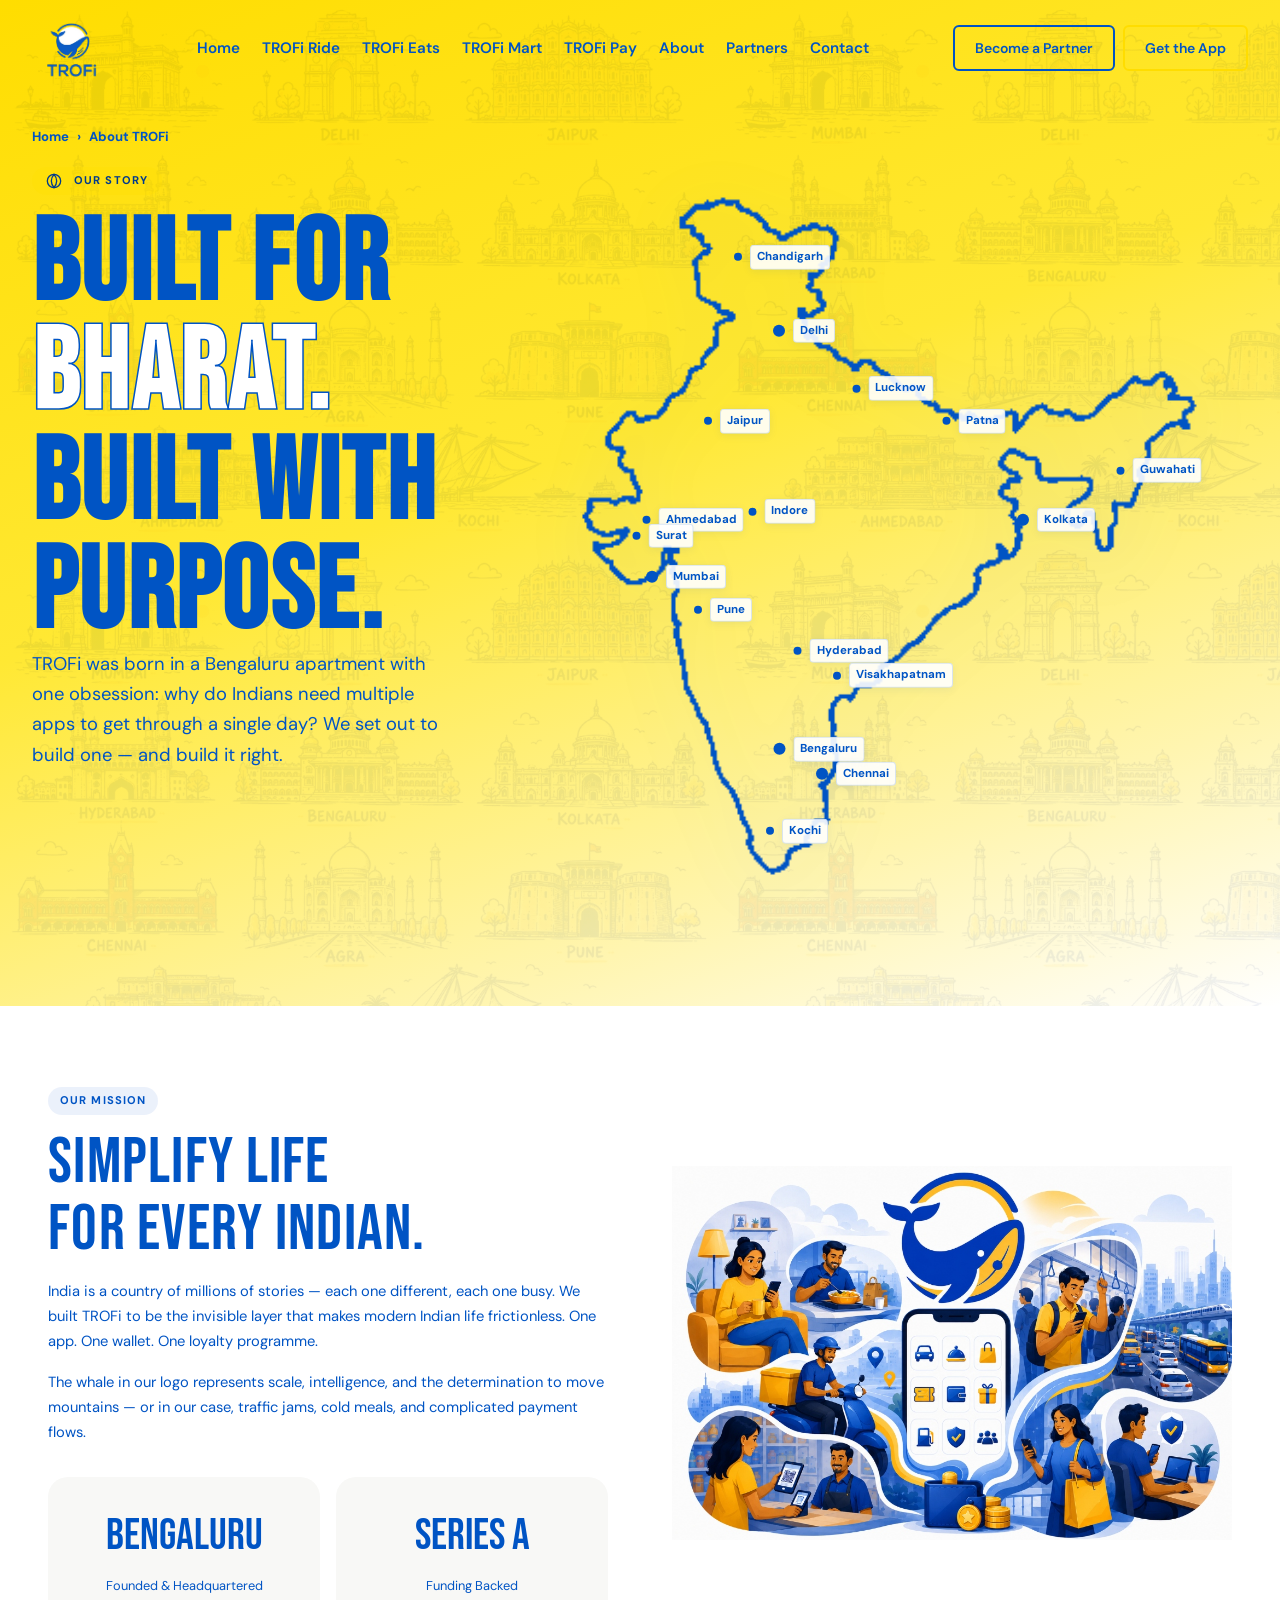
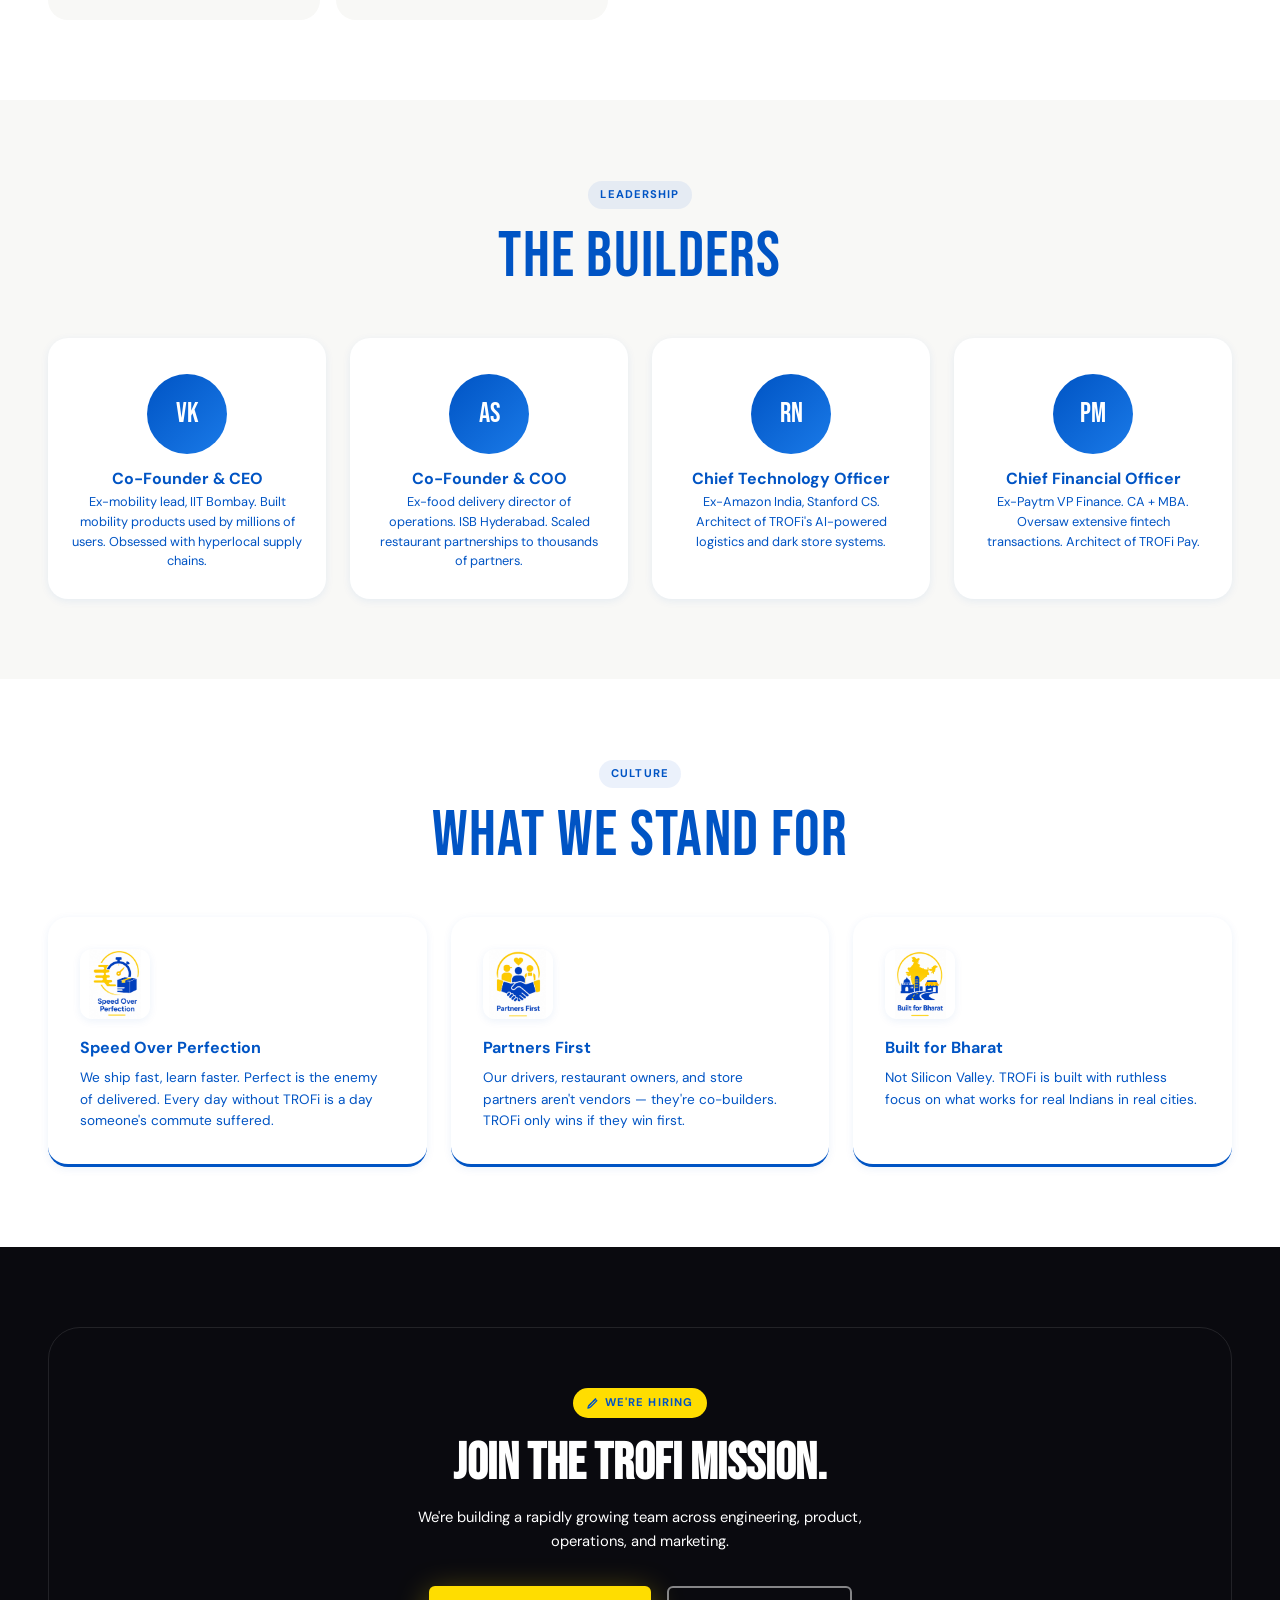
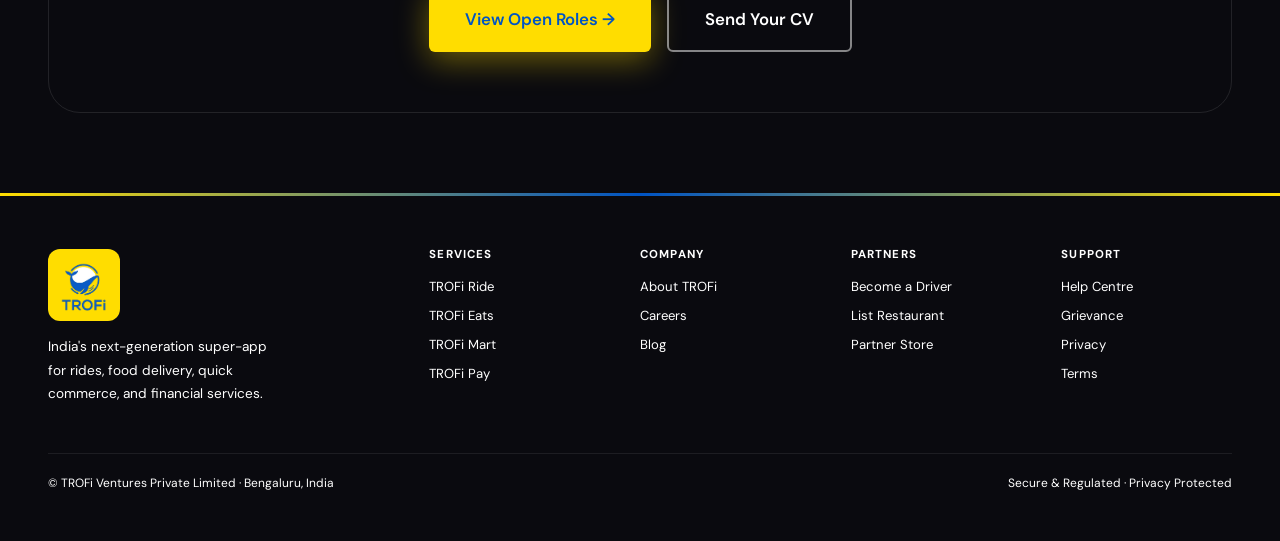
==== commit 28a69d62: "Removal of cities and testimonials" ====
--- a/pages/about.html
+++ b/pages/about.html
@@ -179,7 +179,7 @@
 <nav class="nav transparent" id="navbar">
   <div class="nav-inner">
     <a href="../index.html" class="nav-logo">
-      <img src="../assets/trofi-logo-transparent.png" alt="TROFi" />
+      <img src="../assets/TROFi_logo.png?v=2" alt="TROFi" />
     </a>
     <ul class="nav-links">
       <li><a href="../index.html">Home</a></li>
@@ -423,7 +423,7 @@
 <footer class="footer">
   <div class="footer-grid">
     <div class="footer-brand">
-      <img src="../assets/TROFi Logo enhanced.png" alt="TROFi"/>
+      <img src="../assets/TROFi_logo.png?v=2" alt="TROFi"/>
       <p>India's next-generation super-app for rides, food delivery, quick commerce, and financial services.</p>
     </div>
     <div class="footer-col"><h4>Services</h4><a href="ride.html">TROFi Ride</a><a href="eats.html">TROFi Eats</a><a href="mart.html">TROFi Mart</a><a href="pay.html">TROFi Pay</a></div>
--- a/css/main.css
+++ b/css/main.css
@@ -148,14 +148,14 @@
   height: 80px;
   width: auto;
   object-fit: contain;
-  background: rgba(255, 221, 0, 0.2); /* Soft yellow background to blend with yellow hero */
+  background: transparent;
   border-radius: 12px;
   padding: 4px;
-  transition: var(--transition);
+  transition: background 0.3s ease, box-shadow 0.3s ease;
 }
 
 .nav.scrolled .nav-logo img {
-  background: var(--yellow); /* Full brand yellow background on scrolled white navbar */
+  background: var(--yellow);
   box-shadow: var(--shadow-sm);
 }
 
@@ -256,11 +256,6 @@
 
 .nav.transparent { background: transparent; }
 
-/* Inner pages have light/white hero backgrounds — keep logo normal */
-.nav.transparent .nav-logo img {
-  mix-blend-mode: normal;
-}
-
 /* ── Buttons ── */
 .btn {
   display: inline-flex;
@@ -402,22 +397,22 @@
 
 .hero-eats-doodle {
   background-image: url('../assets/eats_doodle_bg.png');
-  opacity: 0.12;
+  opacity: 0.05;
 }
 
 .hero-rides-doodle {
   background-image: url('../assets/rides_doodle_bg.png');
-  opacity: 0.12;
+  opacity: 0.04;
 }
 
 .hero-mart-doodle {
   background-image: url('../assets/mart_doodle_bg.png');
-  opacity: 0.22;
+  opacity: 0.06;
 }
 
 .hero-pay-doodle {
   background-image: url('../assets/pay_doodle_bg.png');
-  opacity: 0.22;
+  opacity: 0.06;
 }
 
 /* ── Section Labels ── */
@@ -643,8 +638,10 @@
 .footer-brand img {
   width: 72px !important;
   height: 72px !important;
-  object-fit: cover !important;
+  object-fit: contain !important;
   border-radius: 12px !important;
+  background: var(--yellow);
+  padding: 4px;
 }
 
 .footer-brand p {
@@ -1122,12 +1119,11 @@
   padding: 12px !important;
 }
 
-/* Doodle background styling */
 .hero-bg-doodle.hero-about-doodle {
   background-image: url('../assets/about_doodle_bg.png') !important;
   background-size: 720px !important;
   background-repeat: repeat !important;
-  opacity: 0.12 !important;
+  opacity: 0.07 !important;
   mix-blend-mode: multiply !important;
 }
 
@@ -1135,7 +1131,7 @@
   background-image: url('../assets/partners_doodle_bg.png') !important;
   background-size: 720px !important;
   background-repeat: repeat !important;
-  opacity: 0.38 !important;
+  opacity: 0.15 !important;
   mix-blend-mode: multiply !important;
 }
 
@@ -1143,7 +1139,7 @@
   background-image: url('../assets/contact_doodle_bg.png') !important;
   background-size: 720px !important;
   background-repeat: repeat !important;
-  opacity: 0.10 !important;
+  opacity: 0.03 !important;
   mix-blend-mode: multiply !important;
 }
 
@@ -1509,3 +1505,101 @@
   -webkit-text-fill-color: initial !important;
 }
 
+.hero-phone-wrapper {
+  position: relative;
+  display: inline-block;
+  width: fit-content;
+  background: transparent;
+  margin-top: -95px; /* Shift the phone mockup higher up to fill empty space and prevent bottom clipping */
+  margin-left: auto;
+  margin-right: auto;
+  animation: floatPhone 6s ease-in-out infinite;
+}
+
+/* The actual Home Mockup image */
+.hero-mockup-img {
+  width: 380px;
+  height: auto;
+  object-fit: contain;
+  background: transparent;
+  box-shadow: none;
+  filter: none;
+  display: block;
+  position: relative;
+  z-index: 2;
+}
+
+/* Interactive Offers Slider Overlay */
+.mockup-slider-overlay {
+  position: absolute;
+  top: 69.52%;
+  left: 8.50%;
+  width: 83.00%;
+  height: 17.19%;
+  z-index: 10;
+  border-radius: 8px;
+  overflow: hidden;
+  container-type: inline-size;
+  display: flex;
+  flex-direction: column;
+}
+
+.mockup-slider-track {
+  display: flex;
+  width: 300%;
+  height: 100%;
+  transition: transform 0.5s cubic-bezier(0.25, 1, 0.5, 1);
+}
+
+.mockup-slide {
+  width: 33.333%;
+  height: 100%;
+  display: block;
+  box-sizing: border-box;
+  text-decoration: none;
+  cursor: pointer;
+  overflow: hidden;
+  padding: 0 !important;
+  border: none !important;
+  background: transparent !important;
+}
+
+.mockup-slide img {
+  width: 100%;
+  height: 100%;
+  object-fit: cover;
+  display: block;
+  border-radius: 8px;
+}
+
+.mockup-slider-dots {
+  position: absolute;
+  bottom: 8px;
+  left: 50%;
+  transform: translateX(-50%);
+  display: flex;
+  gap: 6px;
+  z-index: 15;
+}
+
+.mockup-slider-dots .dot {
+  width: 6px;
+  height: 6px;
+  border-radius: 50%;
+  background: rgba(0, 84, 196, 0.25);
+  cursor: pointer;
+  transition: all 0.3s ease;
+}
+
+.mockup-slider-dots .dot.active {
+  width: 12px;
+  background: var(--blue);
+  border-radius: 3px;
+}
+
+@keyframes floatPhone {
+  0% { transform: translateY(0); }
+  50% { transform: translateY(-12px); }
+  100% { transform: translateY(0); }
+}
+
--- a/css/responsive.css
+++ b/css/responsive.css
@@ -57,7 +57,6 @@
 
   .nav-logo img {
     height: 56px !important;
-    mix-blend-mode: normal !important;
   }
 
   .nav-links,
@@ -321,8 +320,6 @@
   .features-grid-2,
   .features-grid-3,
   .ride-types,
-  .cuisine-grid,
-  .category-grid,
   .testi-grid,
   .testimonials-grid,
   .blog-grid,
@@ -340,6 +337,12 @@
     grid-template-columns: 1fr !important;
   }
 
+  .cuisine-grid,
+  .category-grid {
+    grid-template-columns: repeat(3, 1fr) !important;
+    gap: 14px !important;
+  }
+
   .services-right-col {
     flex-direction: column !important;
   }
@@ -554,4 +557,15 @@
     right: -80px !important;
     left: auto !important;
   }
+
+  .cuisine-grid,
+  .category-grid {
+    grid-template-columns: repeat(2, 1fr) !important;
+    gap: 12px !important;
+  }
+
+  .cuisine-card,
+  .category-tile {
+    height: 125px !important;
+  }
 }
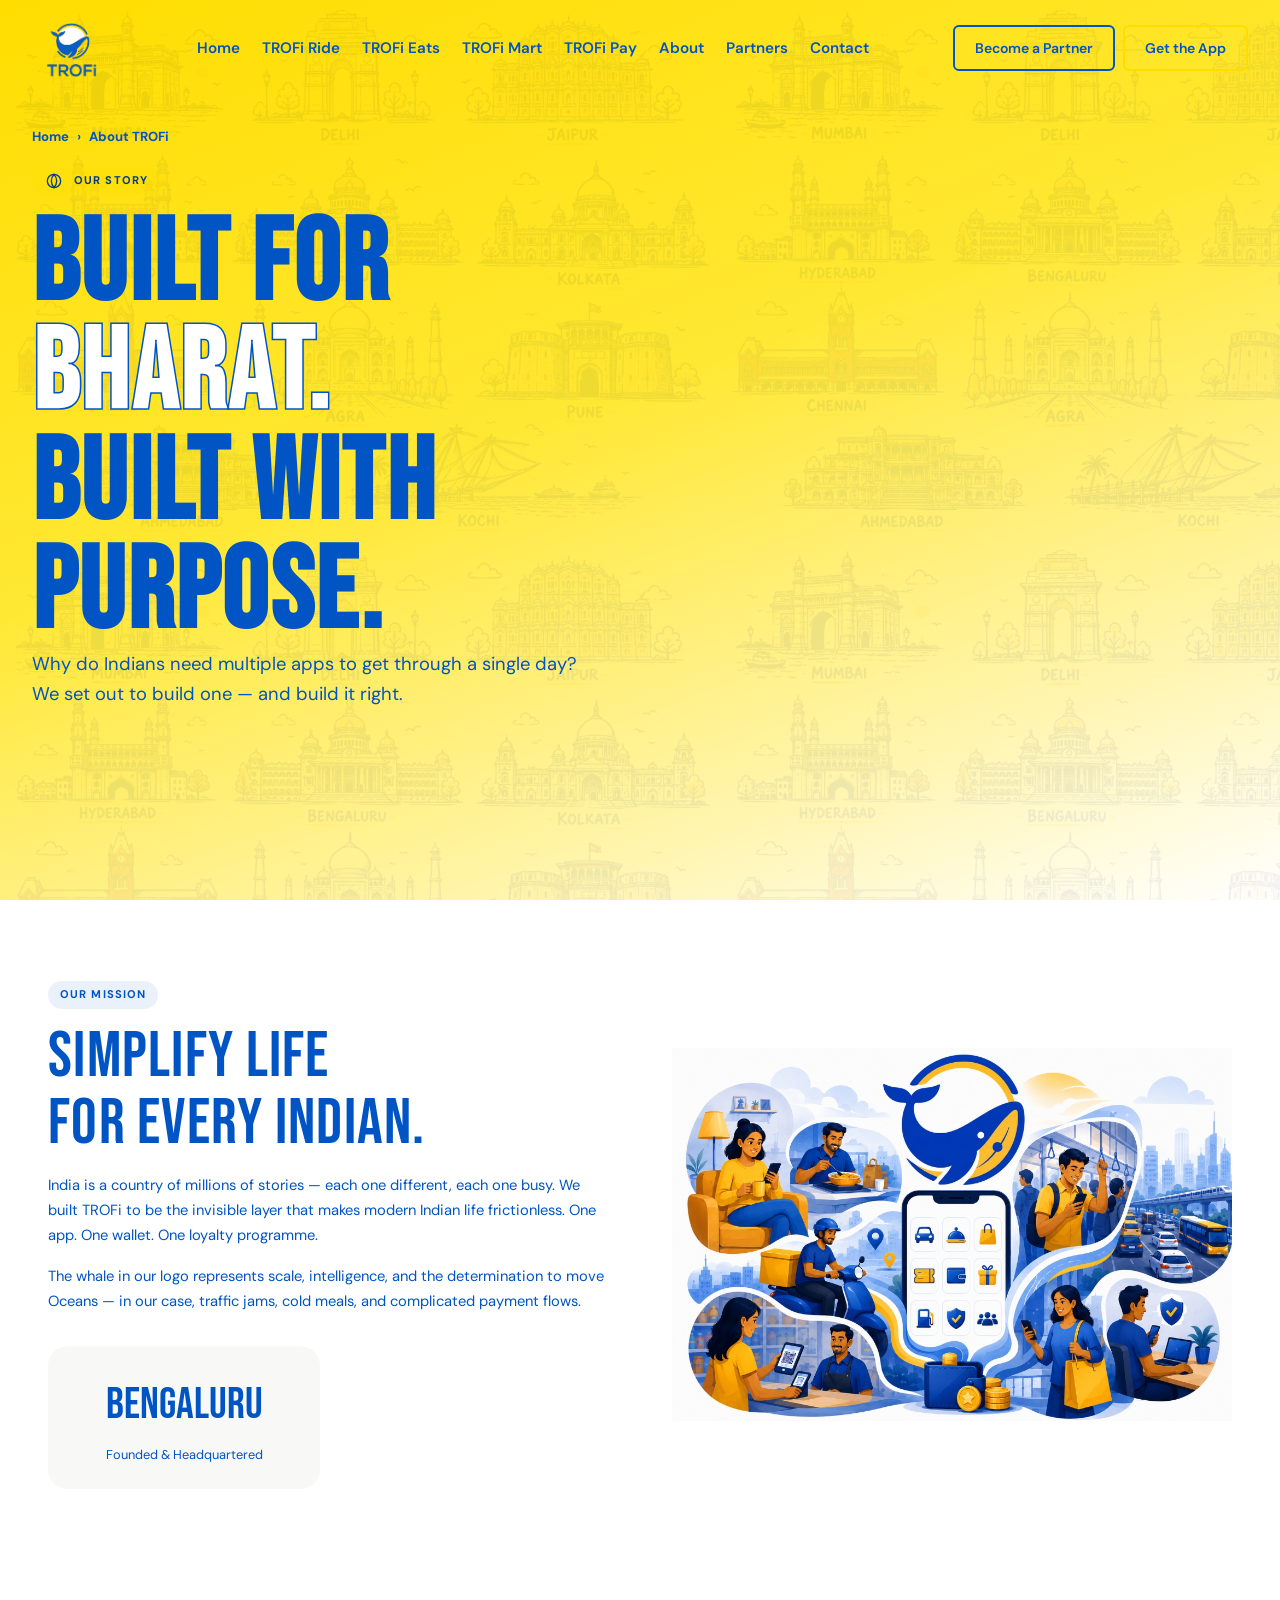
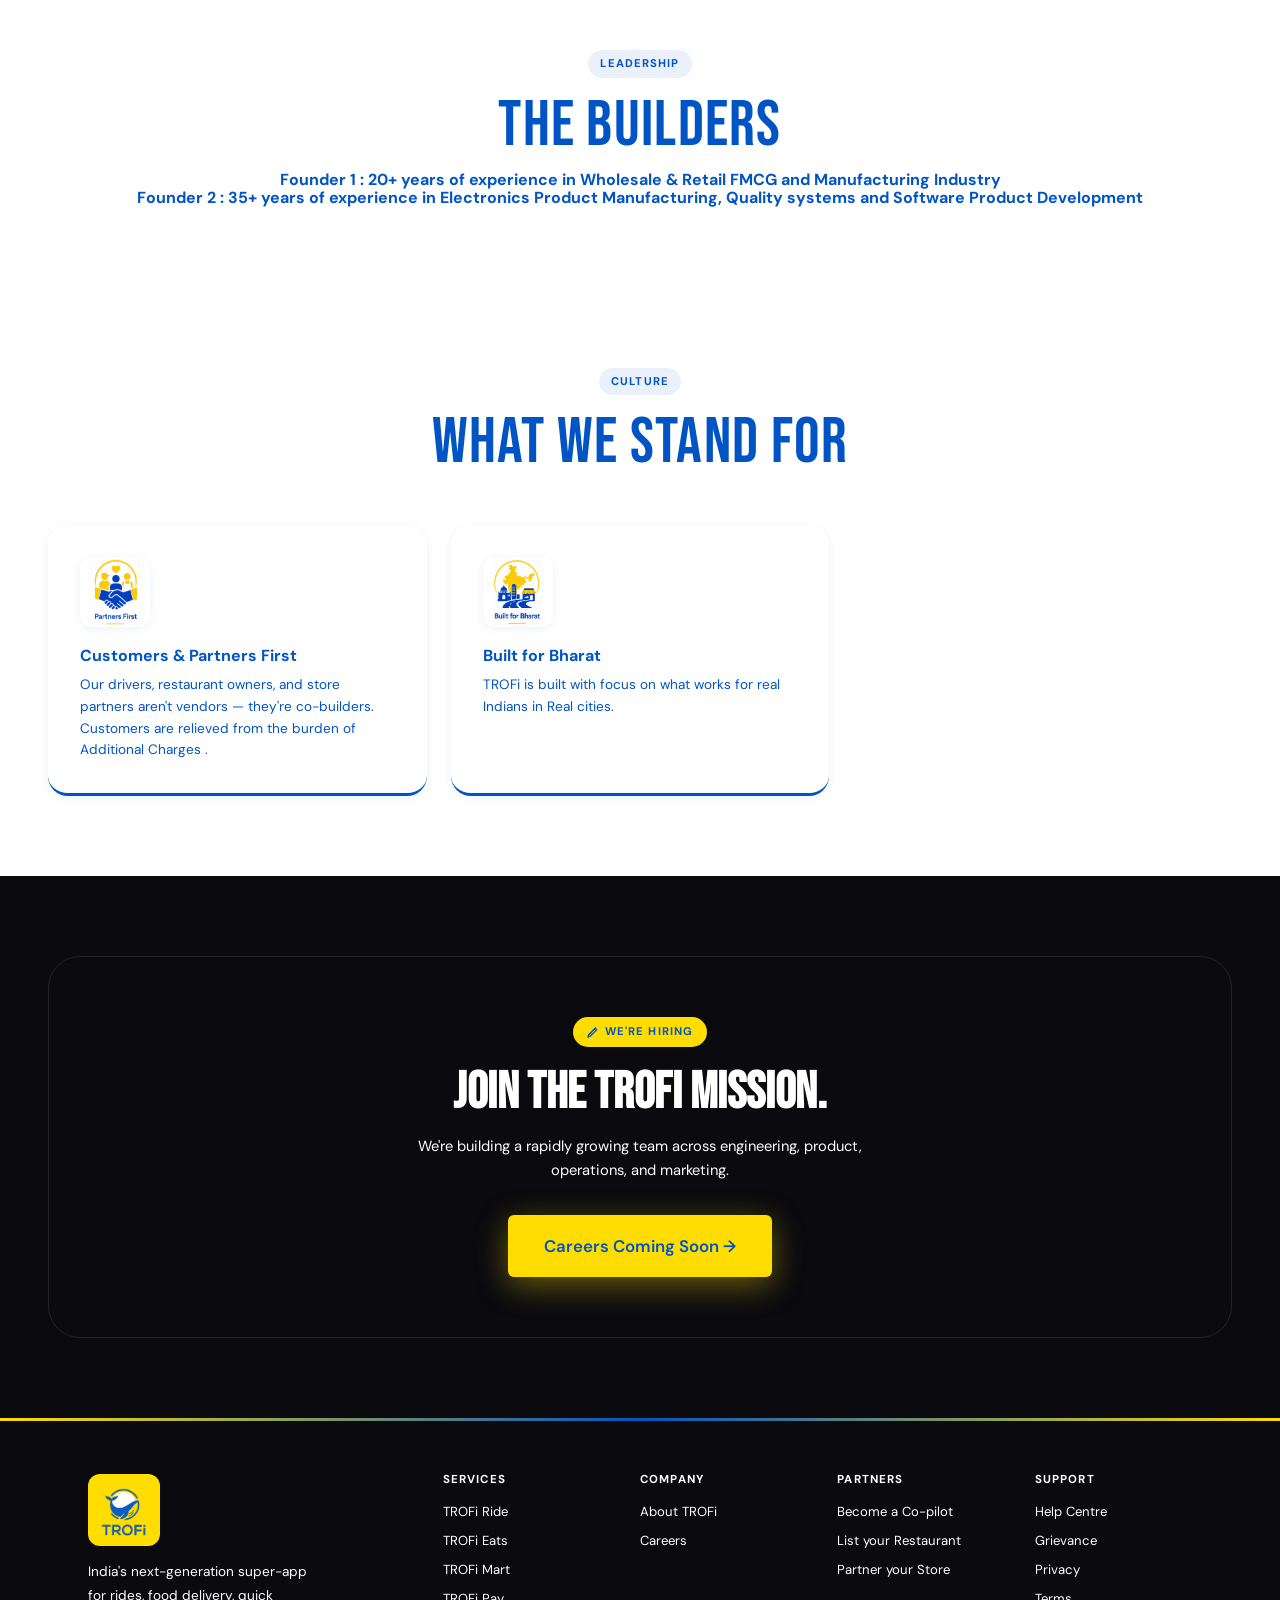
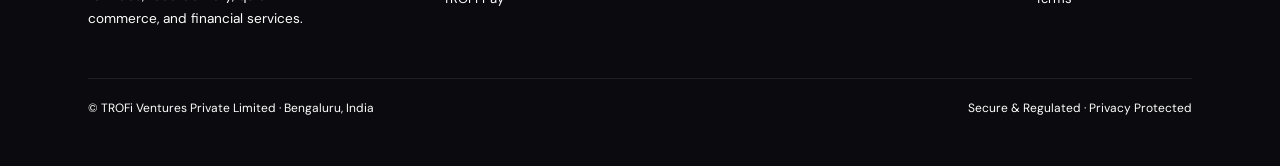
==== commit 5ebe77e1: "Commenting Changes done" ====
--- a/pages/about.html
+++ b/pages/about.html
@@ -222,115 +222,115 @@
       <nav class="breadcrumb fade-up"><a href="../index.html">Home</a> › <span style="color:var(--blue-dark)">About TROFi</span></nav>
       <div class="hero-tag fade-up"><svg width="16" height="16" viewBox="0 0 24 24" fill="none" stroke="currentColor" stroke-width="2" style="vertical-align: middle; margin-right: 6px;"><circle cx="12" cy="12" r="10"/><path d="M12 2a15.3 15.3 0 0 1 4 10 15.3 15.3 0 0 1-4 10 15.3 15.3 0 0 1-4-10 15.3 15.3 0 0 1 4-10z"/></svg>Our Story</div>
       <h1 class="display-hero fade-up delay-1">Built For<br/><span>Bharat.</span><br/>Built With<br/>Purpose.</h1>
-      <p class="hero-p fade-up delay-2">TROFi was born in a Bengaluru apartment with one obsession: why do Indians need multiple apps to get through a single day? We set out to build one — and build it right.</p>
-    </div>
-    <div class="hero-visual-about slide-right delay-2">
+      <p class="hero-p fade-up delay-2">Why do Indians need multiple apps to get through a single day? We set out to build one — and build it right.</p>
+    </div>
+    <!-- <div class="hero-visual-about slide-right delay-2">
       <div class="india-map-floating">
         <div class="india-map-interactive">
-          <img class="india-map-base" src="../assets/india-map-outline-clean.png" alt="India Map"/>
-          
-          <!-- Delhi -->
+          <img class="india-map-base" src="../assets/india-map-outline-clean.png" alt="India Map"/> -->
+          
+          <!-- Delhi 
           <div class="city-node" style="top: 25%; left: 40%;">
             <div class="pulse-dot"></div>
             <span class="city-name">Delhi</span>
-          </div>
-          
-          <!-- Chandigarh -->
+          </div>-->
+          
+          <!-- Chandigarh 
           <div class="city-node" style="top: 16%; left: 37%;">
             <div class="pulse-dot-small"></div>
             <span class="city-name">Chandigarh</span>
-          </div>
-          
-          <!-- Jaipur -->
+          </div> -->
+          
+          <!-- Jaipur 
           <div class="city-node" style="top: 36%; left: 31%;">
             <div class="pulse-dot-small"></div>
             <span class="city-name">Jaipur</span>
-          </div>
-          
-          <!-- Ahmedabad -->
+          </div> -->
+          
+          <!-- Ahmedabad 
           <div class="city-node" style="top: 48%; left: 25%;">
             <div class="pulse-dot-small"></div>
             <span class="city-name">Ahmedabad</span>
-          </div>
-          
-          <!-- Mumbai -->
+          </div> -->
+          
+           <!--
           <div class="city-node" style="top: 55%; left: 24%;">
             <div class="pulse-dot"></div>
             <span class="city-name">Mumbai</span>
-          </div>
-          
-          <!-- Pune -->
+          </div> -->
+          
+          <!-- Pune 
           <div class="city-node" style="top: 59%; left: 29%;">
             <div class="pulse-dot-small"></div>
             <span class="city-name">Pune</span>
-          </div>
-          
-          <!-- Bengaluru -->
+          </div> -->
+          
+          <!-- Bengaluru 
           <div class="city-node" style="top: 76%; left: 42%;">
             <div class="pulse-dot"></div>
             <span class="city-name">Bengaluru</span>
-          </div>
-          
-          <!-- Kochi -->
+          </div>-->
+          
+          <!-- Kochi 
           <div class="city-node" style="top: 86%; left: 39%;">
             <div class="pulse-dot-small"></div>
             <span class="city-name">Kochi</span>
-          </div>
-          
-          <!-- Chennai -->
+          </div> -->
+          
+          <!-- Chennai 
           <div class="city-node" style="top: 79%; left: 47%;">
             <div class="pulse-dot"></div>
             <span class="city-name">Chennai</span>
-          </div>
-          
-          <!-- Hyderabad -->
+          </div> -->
+          
+          <!-- Hyderabad
           <div class="city-node" style="top: 64%; left: 45%;">
             <div class="pulse-dot-small"></div>
             <span class="city-name">Hyderabad</span>
-          </div>
-          
-          <!-- Lucknow -->
+          </div>  -->
+          
+          <!-- Lucknow 
           <div class="city-node" style="top: 32%; left: 52%;">
             <div class="pulse-dot-small"></div>
             <span class="city-name">Lucknow</span>
-          </div>
-          
-          <!-- Kolkata -->
+          </div>  -->
+          
+          <!-- Kolkata
           <div class="city-node" style="top: 48%; left: 74%;">
             <div class="pulse-dot"></div>
             <span class="city-name">Kolkata</span>
-          </div>
-
-          <!-- Guwahati -->
+          </div> -->
+
+          <!-- Guwahati
           <div class="city-node" style="top: 42%; left: 88%;">
             <div class="pulse-dot-small"></div>
             <span class="city-name">Guwahati</span>
-          </div>
-
-          <!-- Surat -->
+          </div>  -->
+
+          <!-- Surat 
           <div class="city-node" style="top: 50%; left: 21%;">
             <div class="pulse-dot-small"></div>
             <span class="city-name">Surat</span>
-          </div>
-
-          <!-- Indore -->
+          </div> -->
+
+          <!-- Indore 
           <div class="city-node" style="top: 47%; left: 37%;">
             <div class="pulse-dot-small"></div>
             <span class="city-name">Indore</span>
-          </div>
-
-          <!-- Patna -->
+          </div> -->
+
+          <!-- Patna 
           <div class="city-node" style="top: 36%; left: 63%;">
             <div class="pulse-dot-small"></div>
             <span class="city-name">Patna</span>
-          </div>
-
-          <!-- Visakhapatnam -->
+          </div> -->
+
+          <!-- Visakhapatnam 
           <div class="city-node" style="top: 67%; left: 52%;">
             <div class="pulse-dot-small"></div>
             <span class="city-name">Visakhapatnam</span>
-          </div>
-        </div>
+          </div> -->
+        </div> 
       </div>
     </div>
   </div>
@@ -342,10 +342,10 @@
       <div class="section-tag">Our Mission</div>
       <div class="section-title">Simplify Life<br/>for <span style="color:var(--blue)">Every Indian.</span></div>
       <p style="color:var(--text-light);font-size:0.92rem;line-height:1.7;margin:16px 0">India is a country of millions of stories — each one different, each one busy. We built TROFi to be the invisible layer that makes modern Indian life frictionless. One app. One wallet. One loyalty programme.</p>
-      <p style="color:var(--text-light);font-size:0.92rem;line-height:1.7">The whale in our logo represents scale, intelligence, and the determination to move mountains — or in our case, traffic jams, cold meals, and complicated payment flows.</p>
+      <p style="color:var(--text-light);font-size:0.92rem;line-height:1.7">The whale in our logo represents scale, intelligence, and the determination to move Oceans — in our case, traffic jams, cold meals, and complicated payment flows.</p>
       <div class="mission-nums">
         <div class="mission-num"><div class="n">Bengaluru</div><div class="l">Founded & Headquartered</div></div>
-        <div class="mission-num"><div class="n">Series A</div><div class="l">Funding Backed</div></div>
+       <!-- <div class="mission-num"><div class="n">Series A</div><div class="l">Funding Backed</div></div> -->
       </div>
     </div>
     <div class="simplify-life-img-container">
@@ -354,12 +354,14 @@
   </div>
 </div>
 
-<div class="off-section">
+<div class="section">
   <div style="text-align:center">
     <div class="section-tag" style="margin:0 auto 14px">Leadership</div>
     <div class="section-title">The <span style="color:var(--blue)">Builders</span></div>
   </div>
-  <div class="team-grid">
+  <h4 style="text-align:center;">Founder 1 :  20+ years of experience in Wholesale & Retail FMCG and Manufacturing Industry</h4>
+  <h4 style="text-align:center;">Founder 2 :  35+ years of experience in Electronics Product Manufacturing, Quality systems and Software Product Development</h4>
+ <!--  <div class="team-grid">
     <div class="team-card">
       <div class="team-avatar" style="background:linear-gradient(135deg,var(--blue),#1A7AE8)">VK</div>
       <h4>Co-Founder & CEO</h4>
@@ -380,7 +382,7 @@
       <h4>Chief Financial Officer</h4>
       <p class="team-bio">Ex-Paytm VP Finance. CA + MBA. Oversaw extensive fintech transactions. Architect of TROFi Pay.</p>
     </div>
-  </div>
+  </div> -->
 </div>
 
 <div class="section">
@@ -389,20 +391,20 @@
     <div class="section-title">What We <span style="color:var(--blue)">Stand For</span></div>
   </div>
   <div class="values-grid">
-    <div class="value-card">
+    <!--<div class="value-card">
       <img class="value-icon-img" src="../assets/about-value-speed.png" alt="Speed Over Perfection" style="object-fit:contain; background:transparent;"/>
       <h3>Speed Over Perfection</h3>
       <p>We ship fast, learn faster. Perfect is the enemy of delivered. Every day without TROFi is a day someone's commute suffered.</p>
-    </div>
+    </div> -->
     <div class="value-card">
       <img class="value-icon-img" src="../assets/about-value-partners.png" alt="Partners First" style="object-fit:contain; background:transparent;"/>
-      <h3>Partners First</h3>
-      <p>Our drivers, restaurant owners, and store partners aren't vendors — they're co-builders. TROFi only wins if they win first.</p>
+      <h3>Customers & Partners First</h3>
+      <p>Our drivers, restaurant owners, and store partners aren't vendors — they're co-builders. Customers are relieved from the burden of Additional Charges .</p>
     </div>
     <div class="value-card">
       <img class="value-icon-img" src="../assets/about-value-bharat.png" alt="Built for Bharat" style="object-fit:contain; background:transparent;"/>
       <h3>Built for Bharat</h3>
-      <p>Not Silicon Valley. TROFi is built with ruthless focus on what works for real Indians in real cities.</p>
+      <p>TROFi is built with focus on what works for real Indians in Real cities.</p>
     </div>
   </div>
 </div>
@@ -413,28 +415,30 @@
     <h2>Join the <span style="color:var(--yellow)">TROFi Mission.</span></h2>
     <p>We're building a rapidly growing team across engineering, product, operations, and marketing.</p>
     <div class="cta-actions">
-      <a href="#" class="btn btn-primary btn-lg" style="color:var(--blue) !important;-webkit-text-fill-color:var(--blue) !important;">View Open Roles →</a>
-      <a href="#" class="btn btn-outline-white btn-lg">Send Your CV</a>
+      <a href="#" class="btn btn-primary btn-lg" style="color:var(--blue) !important;-webkit-text-fill-color:var(--blue) !important;">Careers Coming Soon →</a>
+      <!-- <a href="#" class="btn btn-outline-white btn-lg">Send Your CV</a> -->
     </div>
   </div>
 </div>
 
 
 <footer class="footer">
-  <div class="footer-grid">
-    <div class="footer-brand">
-      <img src="../assets/TROFi_logo.png?v=2" alt="TROFi"/>
-      <p>India's next-generation super-app for rides, food delivery, quick commerce, and financial services.</p>
-    </div>
-    <div class="footer-col"><h4>Services</h4><a href="ride.html">TROFi Ride</a><a href="eats.html">TROFi Eats</a><a href="mart.html">TROFi Mart</a><a href="pay.html">TROFi Pay</a></div>
-    <div class="footer-col"><h4>Company</h4><a href="about.html">About TROFi</a><a href="about.html#careers">Careers</a><a href="article-superapp.html">Blog</a></div>
-    <div class="footer-col"><h4>Partners</h4><a href="partners.html#driver">Become a Driver</a><a href="partners.html#restaurant">List Restaurant</a><a href="partners.html#store">Partner Store</a></div>
-    <div class="footer-col"><h4>Support</h4><a href="contact.html">Help Centre</a><a href="contact.html#grievance">Grievance</a><a href="#">Privacy</a><a href="#">Terms</a></div>
-  </div>
-  <div class="footer-bottom">
-  <p>© TROFi Ventures Private Limited · Bengaluru, India</p>
-  <p>Secure & Regulated · Privacy Protected</p>
-</div>
+  <div class="container">
+    <div class="footer-grid">
+      <div class="footer-brand">
+        <img src="../assets/TROFi_logo.png?v=2" alt="TROFi"/>
+        <p>India's next-generation super-app for rides, food delivery, quick commerce, and financial services.</p>
+      </div>
+      <div class="footer-col"><h4>Services</h4><a href="ride.html">TROFi Ride</a><a href="eats.html">TROFi Eats</a><a href="mart.html">TROFi Mart</a><a href="pay.html">TROFi Pay</a></div>
+      <div class="footer-col"><h4>Company</h4><a href="about.html">About TROFi</a><a href="coming-soon.html">Careers</a><!-- <a href="article-superapp.html">Blog</a> --></div>
+      <div class="footer-col"><h4>Partners</h4><a href="partners.html#driver">Become a Co-pilot</a><a href="partners.html#restaurant">List your Restaurant</a><a href="partners.html#store">Partner your Store</a></div>
+      <div class="footer-col"><h4>Support</h4><a href="coming-soon.html">Help Centre</a><a href="contact.html#grievance">Grievance</a><a href="coming-soon.html">Privacy</a><a href="coming-soon.html">Terms</a></div>
+    </div>
+    <div class="footer-bottom">
+      <p>© TROFi Ventures Private Limited · Bengaluru, India</p>
+      <p>Secure & Regulated · Privacy Protected</p>
+    </div>
+  </div>
 </footer>
 
 <script src="../js/main.js"></script>
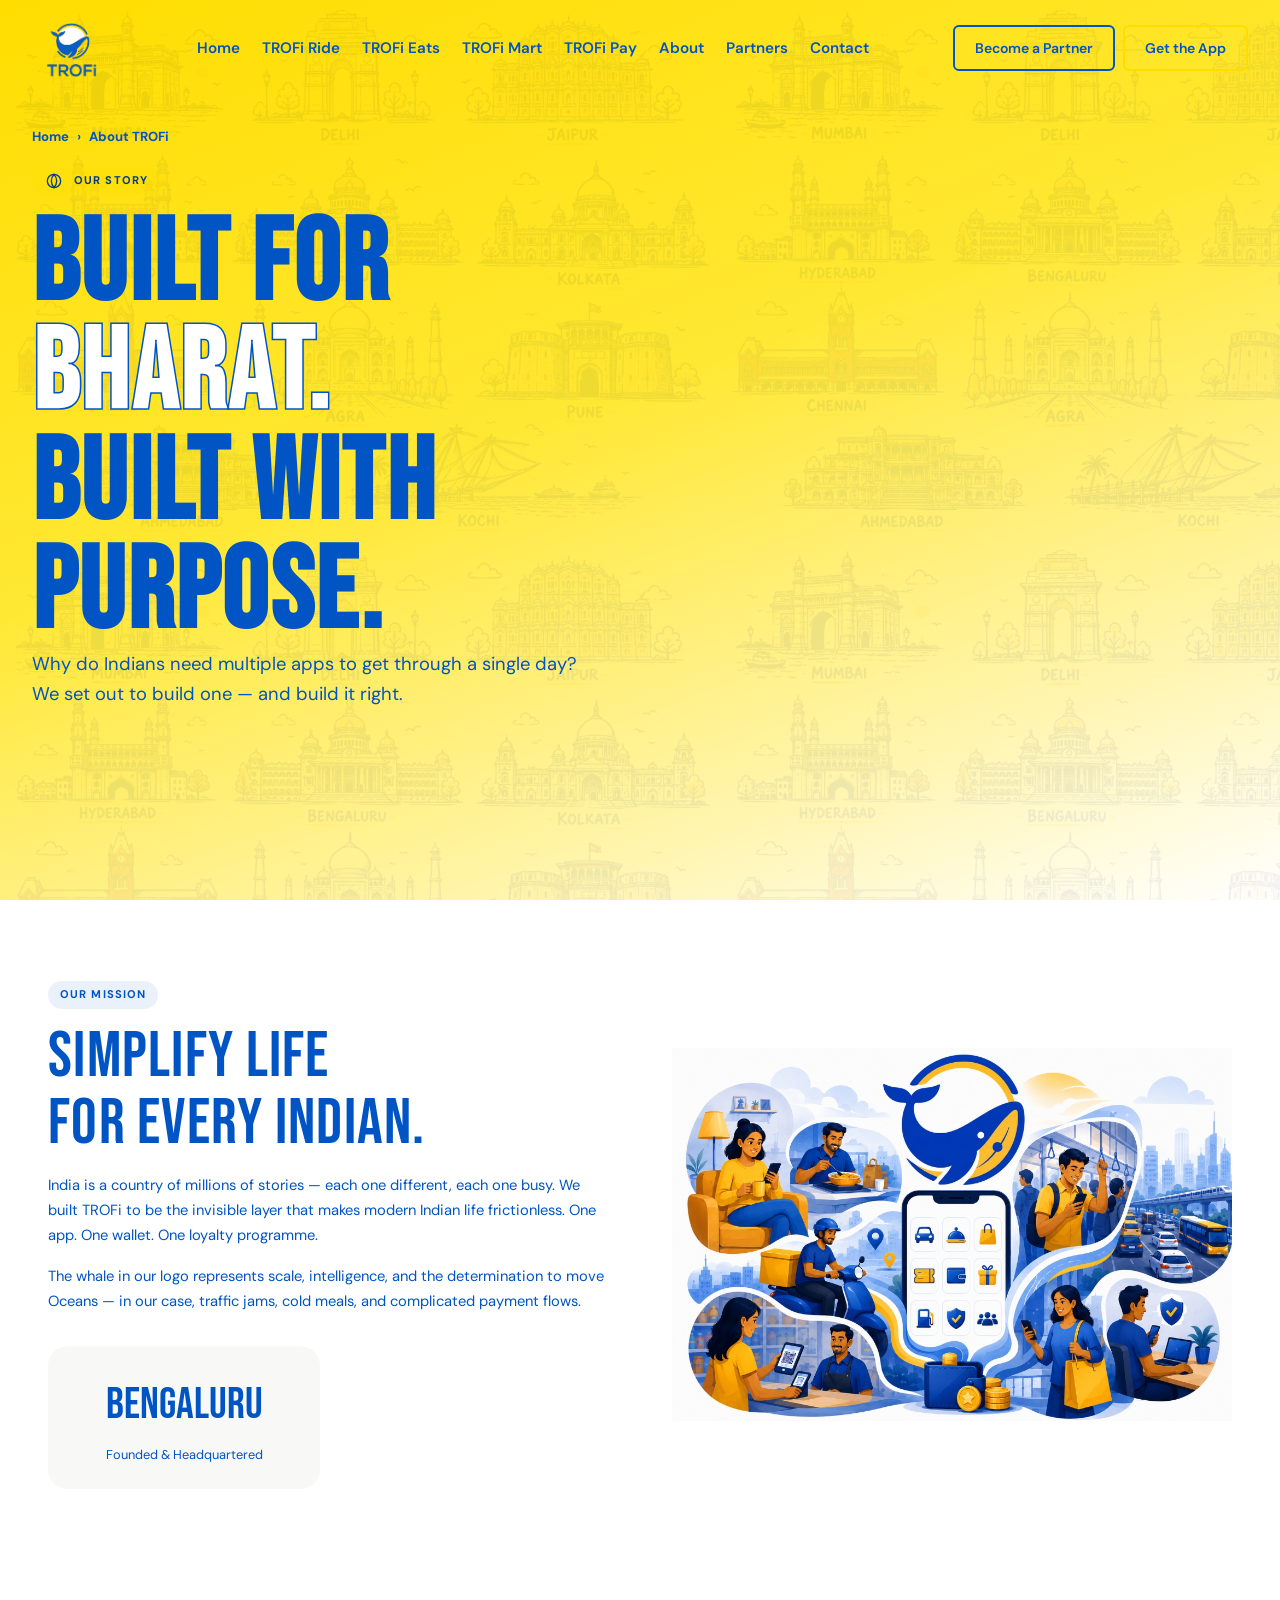
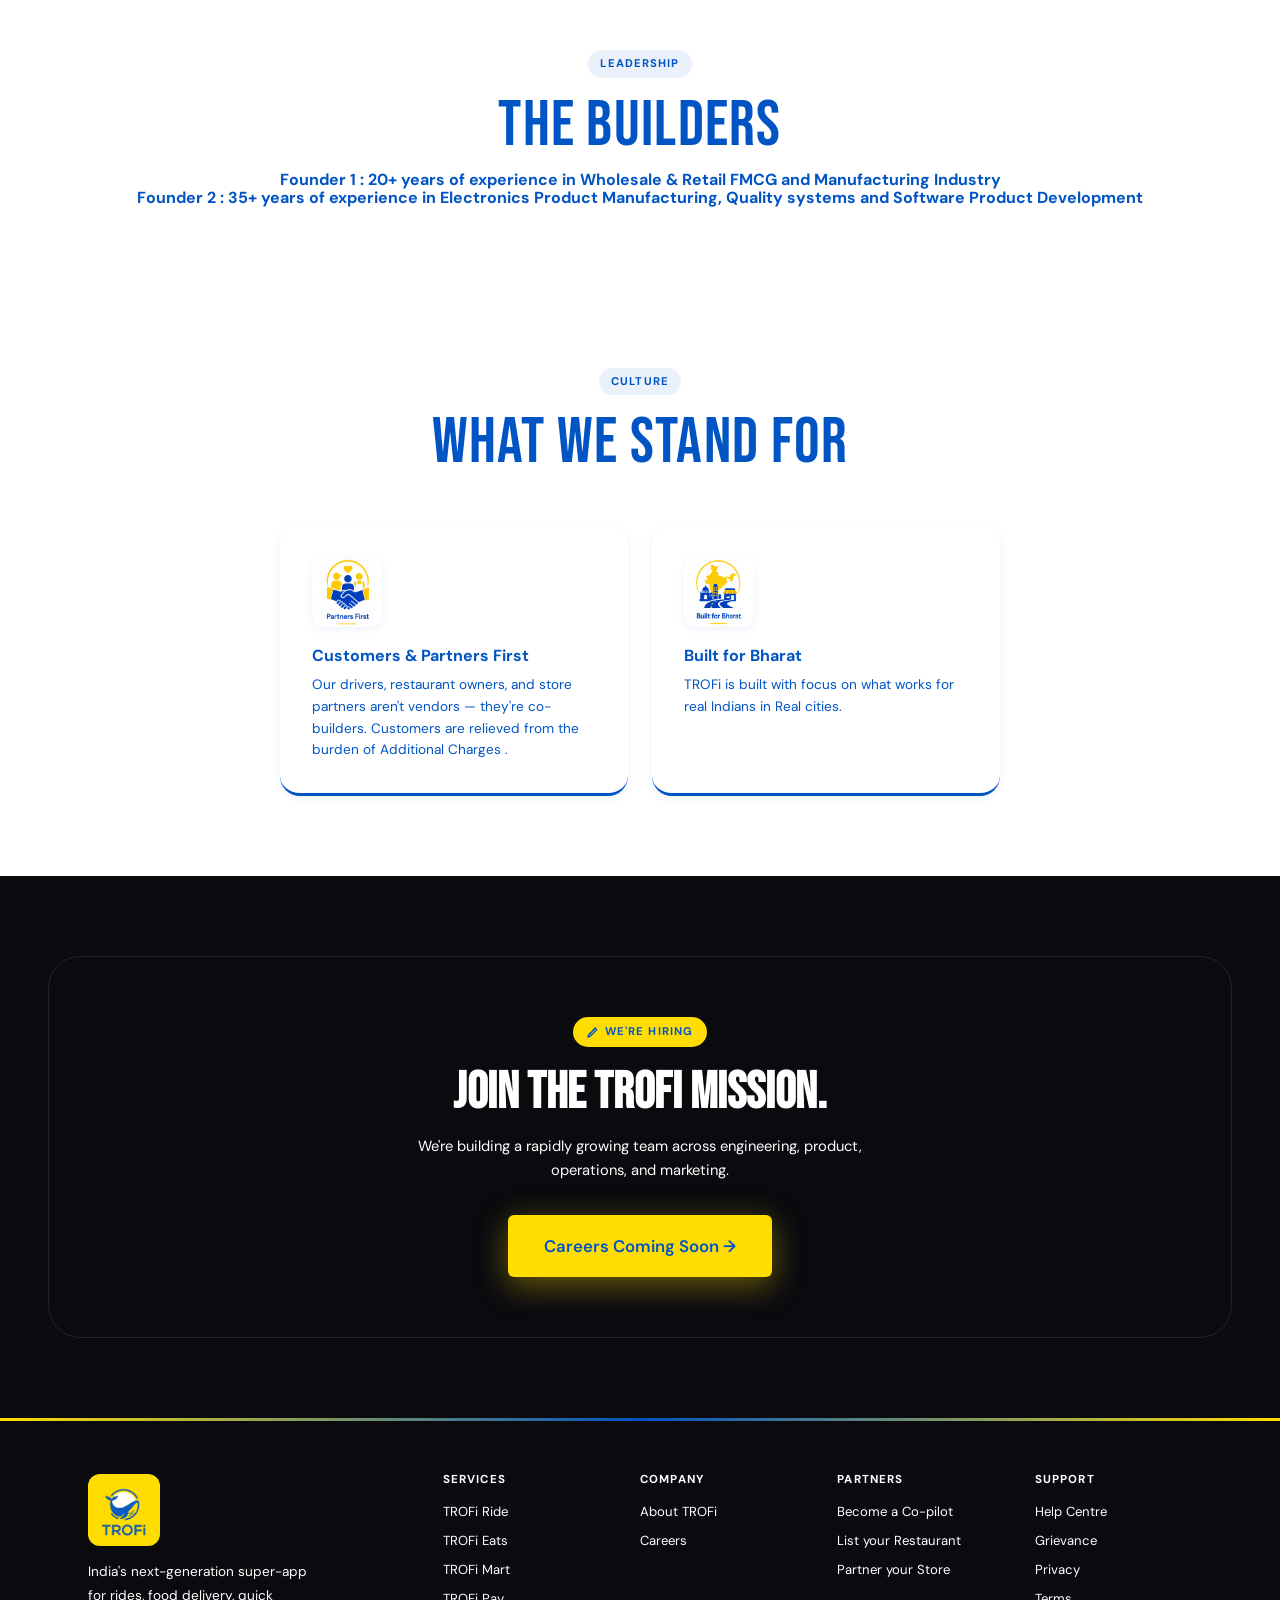
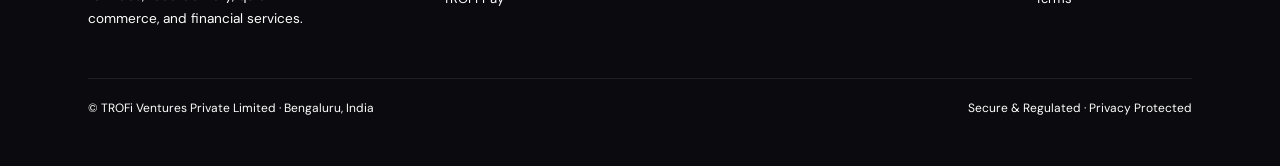
==== commit 41175d20: "Final image sliding changes done3" ====
--- a/pages/about.html
+++ b/pages/about.html
@@ -162,7 +162,7 @@
 .team-card h4{font-size:1rem;font-weight:700;margin-bottom:4px}
 .team-role{font-size:0.8rem;color:var(--gray-3);margin-bottom:10px}
 .team-bio{font-size:0.8rem;color:var(--text-light);line-height:1.55}
-.values-grid{display:grid;grid-template-columns:repeat(3,1fr);gap:24px;margin-top:48px}
+.values-grid{display:grid;grid-template-columns:repeat(2,1fr);gap:24px;margin-top:48px;max-width:720px;margin-left:auto;margin-right:auto}
 .value-card{background:#fff;border-radius:var(--radius-lg);padding:32px;box-shadow:var(--shadow-sm);border-bottom:3px solid var(--blue)}
 .value-icon{font-size:32px;margin-bottom:16px}
 .value-card h3{font-size:1rem;font-weight:700;margin-bottom:10px}
@@ -415,7 +415,7 @@
     <h2>Join the <span style="color:var(--yellow)">TROFi Mission.</span></h2>
     <p>We're building a rapidly growing team across engineering, product, operations, and marketing.</p>
     <div class="cta-actions">
-      <a href="#" class="btn btn-primary btn-lg" style="color:var(--blue) !important;-webkit-text-fill-color:var(--blue) !important;">Careers Coming Soon →</a>
+      <a href="coming-soon.html" class="btn btn-primary btn-lg" style="color:var(--blue) !important;-webkit-text-fill-color:var(--blue) !important;">Careers Coming Soon →</a>
       <!-- <a href="#" class="btn btn-outline-white btn-lg">Send Your CV</a> -->
     </div>
   </div>
@@ -432,7 +432,7 @@
       <div class="footer-col"><h4>Services</h4><a href="ride.html">TROFi Ride</a><a href="eats.html">TROFi Eats</a><a href="mart.html">TROFi Mart</a><a href="pay.html">TROFi Pay</a></div>
       <div class="footer-col"><h4>Company</h4><a href="about.html">About TROFi</a><a href="coming-soon.html">Careers</a><!-- <a href="article-superapp.html">Blog</a> --></div>
       <div class="footer-col"><h4>Partners</h4><a href="partners.html#driver">Become a Co-pilot</a><a href="partners.html#restaurant">List your Restaurant</a><a href="partners.html#store">Partner your Store</a></div>
-      <div class="footer-col"><h4>Support</h4><a href="coming-soon.html">Help Centre</a><a href="contact.html#grievance">Grievance</a><a href="coming-soon.html">Privacy</a><a href="coming-soon.html">Terms</a></div>
+      <div class="footer-col"><h4>Support</h4><a href="coming-soon.html">Help Centre</a><a href="coming-soon.html">Grievance</a><a href="coming-soon.html">Privacy</a><a href="coming-soon.html">Terms</a></div>
     </div>
     <div class="footer-bottom">
       <p>© TROFi Ventures Private Limited · Bengaluru, India</p>
--- a/css/main.css
+++ b/css/main.css
@@ -1569,7 +1569,7 @@
   height: 100%;
   object-fit: cover;
   display: block;
-  border-radius: 8px;
+  border-radius: 4px;
 }
 
 .mockup-slider-dots {
